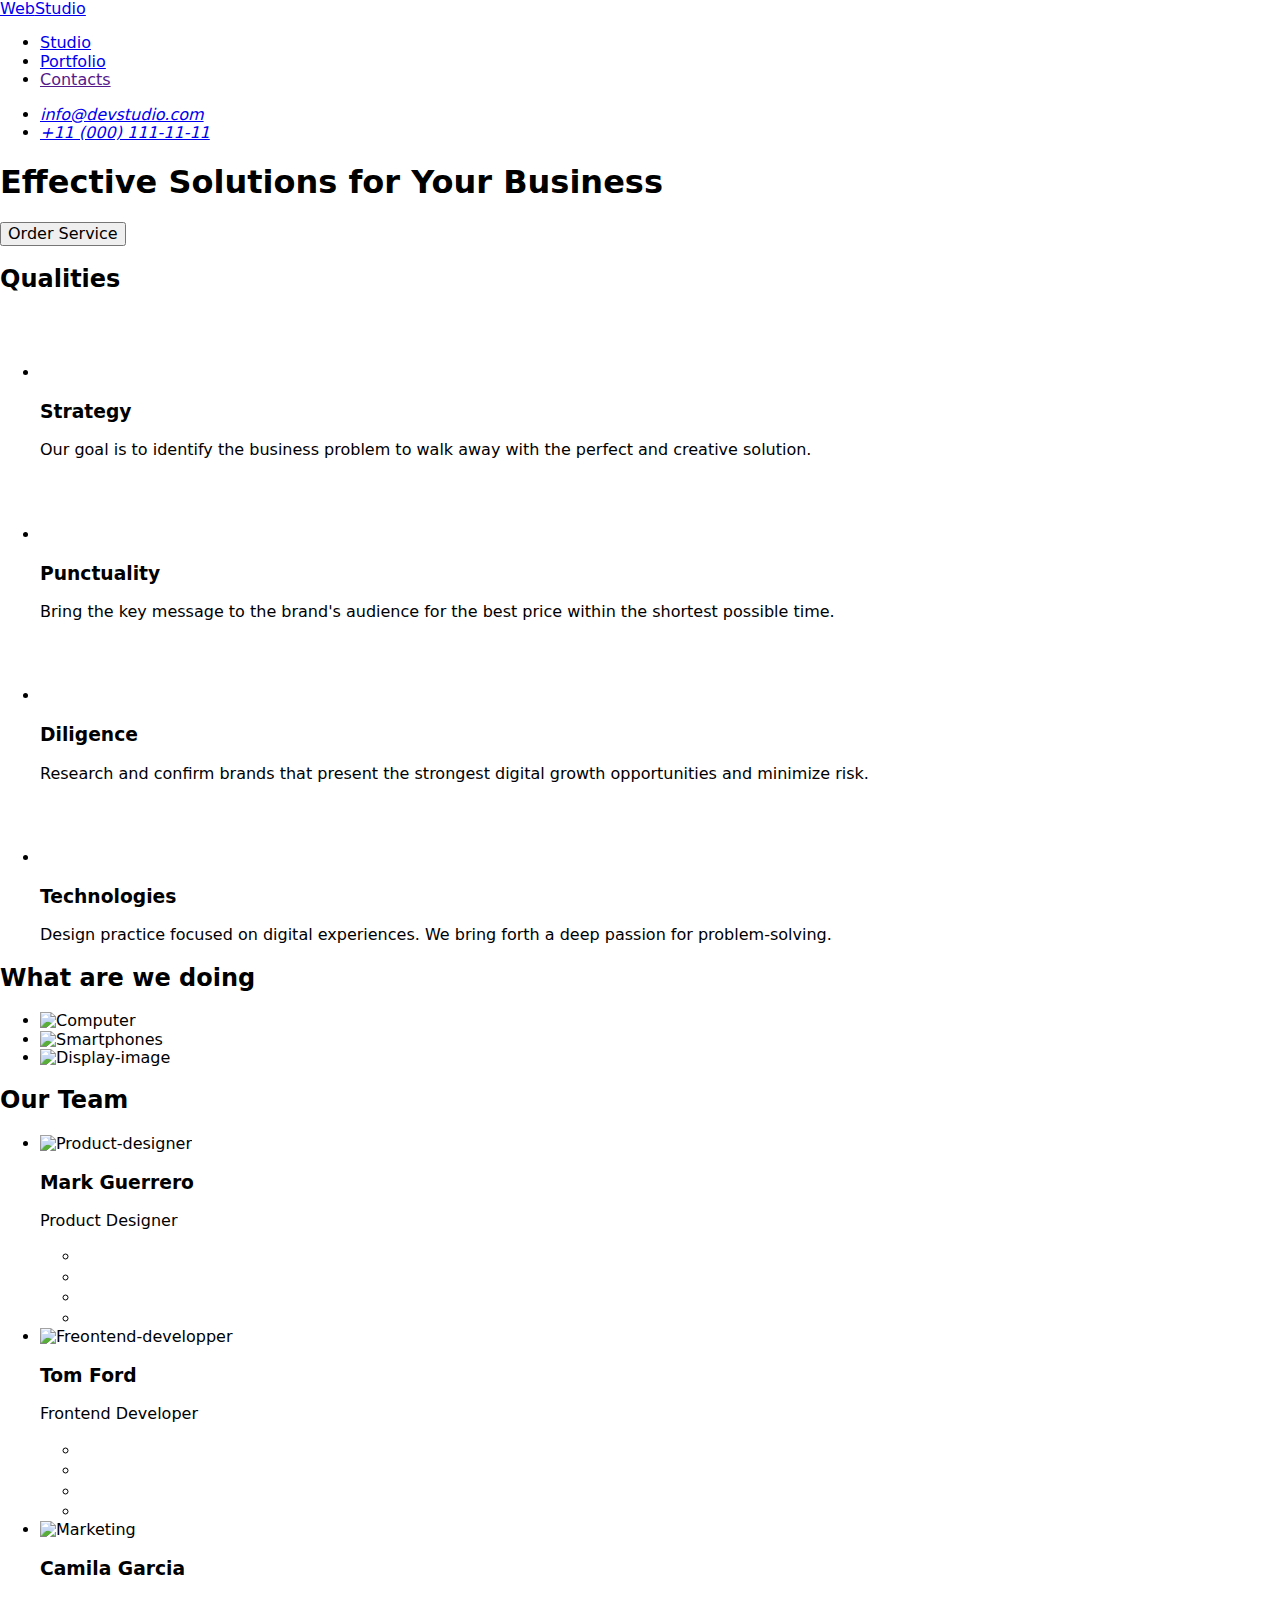
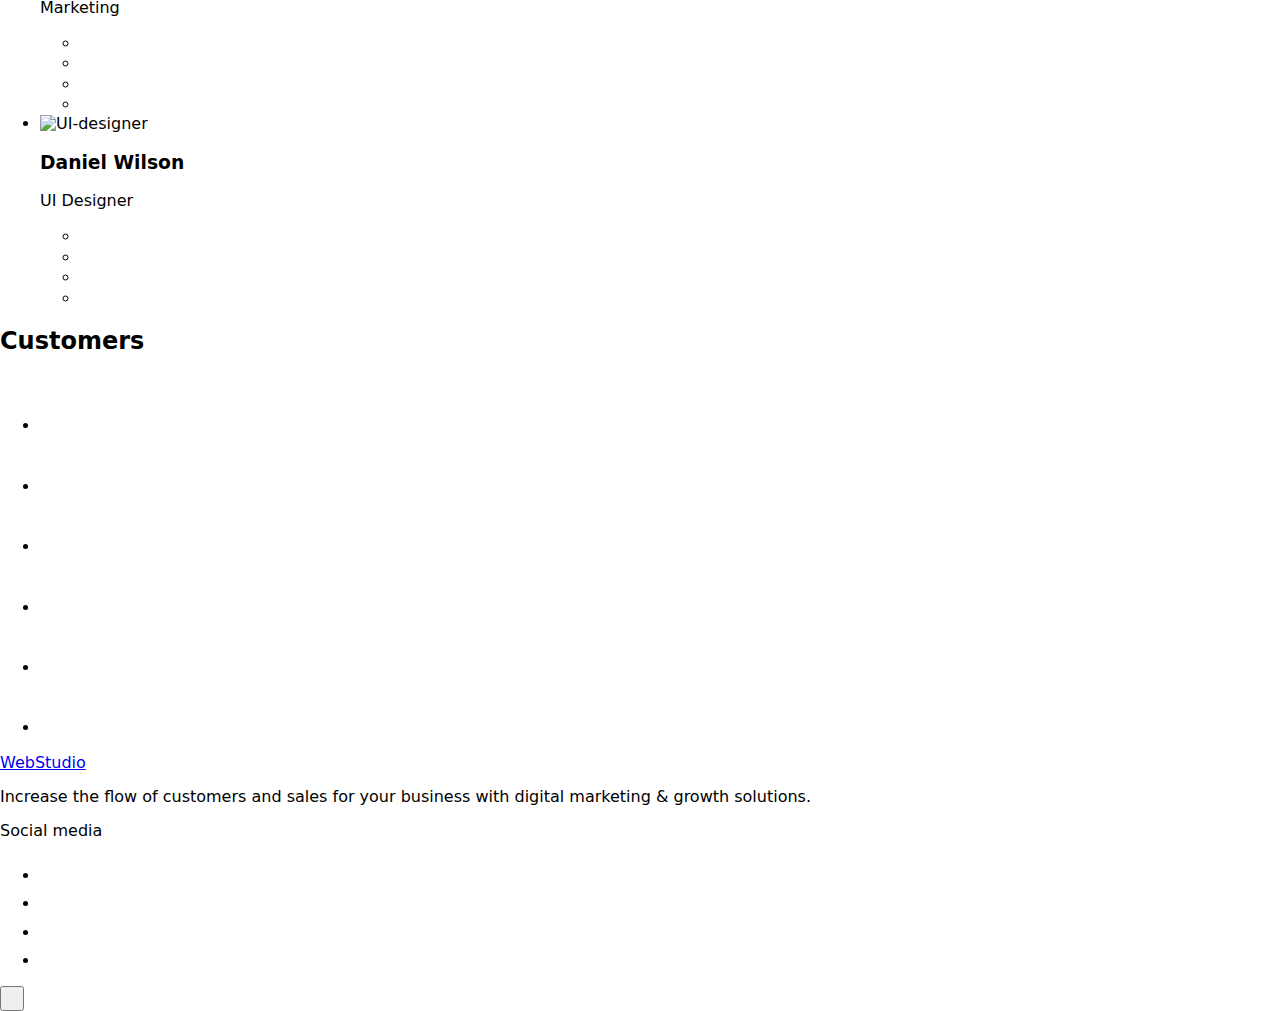
==== index.html @ e6469ae3 "Add files via upload" ====
<!DOCTYPE html>
<html lang="en">
  <head>
    <meta charset="UTF-8" />
    <meta name="viewport" content="width=device-width, initial-scale=1.0" />
    <link
      rel="stylesheet"
      href="https://cdnjs.cloudflare.com/ajax/libs/modern-normalize/1.0.0/modern-normalize.min.css"
    />
    <link rel="stylesheet" href="./css/styles.css" />
    <link rel="preconnect" href="https://fonts.googleapis.com" />
    <link rel="preconnect" href="https://fonts.gstatic.com" crossorigin />
    <link
      href="https://fonts.googleapis.com/css2?family=Raleway:wght@800&family=Roboto:wght@400;500;700;900&display=swap"
      rel="stylesheet"
    />
    <title>WebStudio5</title>
  </head>
  <body>
    <header class="header">
      <div class="top-head container">
        <!--navigation bar-->
        <nav class="navigation-container list">
          <!--logo-->
          <a class="logo link" href="./index.html"
            >Web<span class="logo-span-dark-header">Studio</span></a
          >
          <!--studio,portfolio,contacts-->
          <ul class="navigation-list list">
            <li>
              <a class="nav-link link studioweb" href="./index.html">Studio</a>
            </li>
            <li>
              <a class="nav-link link" href="./portfolio.html">Portfolio</a>
            </li>
            <li><a class="nav-link link" href="">Contacts</a></li>
          </ul>
        </nav>
        <!--contact address section-->
        <address class="address-container">
          <ul class="address-list list">
            <li class="contacts">
              <a class="address-link link" href="mailto:info@devstudio.com"
                >info@devstudio.com</a
              >
            </li>
            <li class="contacts">
              <a class="address-link link" href="tel:+110001111111"
                >+11 (000) 111-11-11</a
              >
            </li>
          </ul>
        </address>
      </div>
    </header>
    <main>
      <!--first section-->
      <section class="hero-image-section section">
        <div class="container container-header">
          <h1 class="hero-image-header">
            Effective Solutions for Your Business
          </h1>
          <button class="hero-image-button" type="button" data-modal-open>
            Order Service
          </button>
        </div>
      </section>
      <!--section two-->
      <section class="first-section-container">
        <div class="container">
          <h2 class="visually-hidden">Qualities</h2>
          <!--description of Webstudio-->
          <ul class="list about-list">
            <!--first trait-->
            <li class="trait-container">
              <div class="svg-icon">
                <svg width="64" height="64">
                  <use href="./images/icons.svg#antenna"></use>
                </svg>
              </div>
              <h3 class="trait-header">Strategy</h3>
              <p class="trait-description">
                Our goal is to identify the business problem to walk away with
                the perfect and creative solution.
              </p>
            </li>
            <!--second trait-->
            <li class="trait-container">
              <div class="svg-icon">
                <svg width="64" height="64">
                  <use href="./images/icons.svg#clock"></use>
                </svg>
              </div>
              <h3 class="trait-header">Punctuality</h3>
              <p class="trait-description">
                Bring the key message to the brand's audience for the best price
                within the shortest possible time.
              </p>
            </li>
            <!--third trait-->
            <li class="trait-container">
              <div class="svg-icon">
                <svg width="64" height="64">
                  <use href="./images/icons.svg#diagram"></use>
                </svg>
              </div>
              <h3 class="trait-header">Diligence</h3>
              <p class="trait-description">
                Research and confirm brands that present the strongest digital
                growth opportunities and minimize risk.
              </p>
            </li>
            <!--fourth trait-->
            <li class="trait-container">
              <div class="svg-icon">
                <svg width="64" height="64">
                  <use href="./images/icons.svg#astronaut"></use>
                </svg>
              </div>
              <h3 class="trait-header">Technologies</h3>
              <p class="trait-description">
                Design practice focused on digital experiences. We bring forth a
                deep passion for problem-solving.
              </p>
            </li>
          </ul>
        </div>
      </section>
      <!--section 2 with images-->
      <section class="section">
        <div class="container">
          <h2 class="section-two-header">What are we doing</h2>
          <!--images for the second section-->
          <ul class="list doing-section">
            <li class="image-details">
              <img
                class="image-section-two"
                src="./images/computer.jpg"
                alt="Computer"
                width="360"
                height="300"
              />
            </li>
            <li class="image-details">
              <img
                class="image-section-two"
                src="./images/smartphone.jpg"
                alt="Smartphones"
                width="360"
                height="300"
              />
            </li>
            <li class="image-details">
              <img
                class="image-section-two"
                src="./images/phoneandlaptop.jpg"
                alt="Display-image"
                width="360"
                height="300"
              />
            </li>
          </ul>
        </div>
      </section>
      <!--section 3 description of team-->
      <section class="section-three-container section">
        <div class="container">
          <h2 class="section-three-header">Our Team</h2>
          <!--list of members of the team description-->
          <ul class="list team-list">
            <!--first member-->
            <li class="team-member-container">
              <img
                class="team-member-image"
                src="./images/man.jpg"
                alt="Product-designer"
                width="264"
                height="260"
              />
              <div class="team-details">
                <h3 class="team-member-header">Mark Guerrero</h3>
                <p class="team-member-description">Product Designer</p>
                <ul class="social-media-links list">
                  <li class="list">
                    <a class="team-icon" href="">
                      <svg width="16" height="16" class="svg">
                        <use href="./images/icons.svg#instagram"></use>
                      </svg>
                    </a>
                  </li>
                  <li class="list">
                    <a class="team-icon" href="">
                      <svg width="16" height="16" class="svg">
                        <use href="./images/icons.svg#twitter"></use>
                      </svg>
                    </a>
                  </li>
                  <li class="list">
                    <a class="team-icon" href="">
                      <svg width="16" height="16" class="svg">
                        <use href="./images/icons.svg#facebook"></use>
                      </svg>
                    </a>
                  </li>
                  <li class="list">
                    <a class="team-icon" href="">
                      <svg width="16" height="16" class="svg">
                        <use href="./images/icons.svg#linkedin"></use>
                      </svg>
                    </a>
                  </li>
                </ul>
              </div>
            </li>
            <!--second member-->
            <li class="team-member-container">
              <img
                class="team-member-image"
                src="./images/boy.jpg"
                alt="Freontend-developper"
                width="264"
                height="260"
              />
              <div class="team-details">
                <h3 class="team-member-header">Tom Ford</h3>
                <p class="team-member-description">Frontend Developer</p>
                <ul class="social-media-links list">
                  <li class="list">
                    <a class="team-icon" href="">
                      <svg width="16" height="16" class="svg">
                        <use href="./images/icons.svg#instagram"></use>
                      </svg>
                    </a>
                  </li>
                  <li class="list">
                    <a class="team-icon" href="">
                      <svg width="16" height="16" class="svg">
                        <use href="./images/icons.svg#twitter"></use>
                      </svg>
                    </a>
                  </li>
                  <li class="list">
                    <a class="team-icon" href="">
                      <svg width="16" height="16" class="svg">
                        <use href="./images/icons.svg#facebook"></use>
                      </svg>
                    </a>
                  </li>
                  <li class="list">
                    <a class="team-icon" href="">
                      <svg width="16" height="16" class="svg">
                        <use href="./images/icons.svg#linkedin"></use>
                      </svg>
                    </a>
                  </li>
                </ul>
              </div>
            </li>
            <!--third member-->
            <li class="team-member-container">
              <img
                class="team-member-image"
                src="./images/girl.jpg"
                alt="Marketing"
                width="264"
                height="260"
              />
              <div class="team-details">
                <h3 class="team-member-header">Camila Garcia</h3>
                <p class="team-member-description">Marketing</p>
                <ul class="social-media-links list">
                  <li class="list">
                    <a class="team-icon" href="">
                      <svg width="16" height="16" class="svg">
                        <use href="./images/icons.svg#instagram"></use>
                      </svg>
                    </a>
                  </li>
                  <li class="list">
                    <a class="team-icon" href="">
                      <svg width="16" height="16" class="svg">
                        <use href="./images/icons.svg#twitter"></use>
                      </svg>
                    </a>
                  </li>
                  <li class="list">
                    <a class="team-icon" href="">
                      <svg width="16" height="16" class="svg">
                        <use href="./images/icons.svg#facebook"></use>
                      </svg>
                    </a>
                  </li>
                  <li class="list">
                    <a class="team-icon" href="">
                      <svg width="16" height="16" class="svg">
                        <use href="./images/icons.svg#linkedin"></use>
                      </svg>
                    </a>
                  </li>
                </ul>
              </div>
            </li>
            <!--fourth member-->
            <li class="team-member-container">
              <img
                class="team-member-image"
                src="./images/curlyboy.jpg"
                alt="UI-designer"
                width="264"
                height="260"
              />
              <div class="team-details">
                <h3 class="team-member-header">Daniel Wilson</h3>
                <p class="team-member-description">UI Designer</p>
                <ul class="social-media-links list">
                  <li class="list">
                    <a class="team-icon" href="">
                      <svg width="16" height="16" class="svg">
                        <use href="./images/icons.svg#instagram"></use>
                      </svg>
                    </a>
                  </li>
                  <li class="list">
                    <a class="team-icon" href="">
                      <svg width="16" height="16" class="svg">
                        <use href="./images/icons.svg#twitter"></use>
                      </svg>
                    </a>
                  </li>
                  <li class="list">
                    <a class="team-icon" href="">
                      <svg width="16" height="16" class="svg">
                        <use href="./images/icons.svg#facebook"></use>
                      </svg>
                    </a>
                  </li>
                  <li class="list">
                    <a class="team-icon" href="">
                      <svg width="16" height="16" class="svg">
                        <use href="./images/icons.svg#linkedin"></use>
                      </svg>
                    </a>
                  </li>
                </ul>
              </div>
            </li>
          </ul>
        </div>
      </section>
      <!--section five-->
      <section class="customer-section">
        <div class="container">
          <h2 class="title-two">Customers</h2>
          <ul class="list customers-section">
            <li class="customer-box">
              <a class="link customer-link-icon" href="">
                <svg class="customer-icon" width="104" height="56">
                  <use href="./images/icons.svg#logo1"></use>
                </svg>
              </a>
            </li>
            <li class="customer-box">
              <a class="link customer-link-icon" href="">
                <svg class="customer-icon" width="104" height="56">
                  <use href="./images/icons.svg#logo2"></use>
                </svg>
              </a>
            </li>
            <li class="customer-box">
              <a class="link customer-link-icon" href="">
                <svg class="customer-icon" width="104" height="56">
                  <use href="./images/icons.svg#logo3"></use>
                </svg>
              </a>
            </li>
            <li class="customer-box">
              <a class="link customer-link-icon" href="">
                <svg class="customer-icon" width="104" height="56">
                  <use href="./images/icons.svg#logo6"></use>
                </svg>
              </a>
            </li>
            <li class="customer-box">
              <a class="link customer-link-icon" href="">
                <svg class="customer-icon" width="104" height="56">
                  <use href="./images/icons.svg#logo4"></use>
                </svg>
              </a>
            </li>
            <li class="customer-box">
              <a class="link customer-link-icon" href="">
                <svg class="customer-icon" width="104" height="56">
                  <use href="./images/icons.svg#logo5"></use>
                </svg>
              </a>
            </li>
          </ul>
        </div>
      </section>
    </main>
    <footer>
      <div class="footer-container">
        <div class="footer-bar">
          <a class="footer-logo logo link" href="./index.html"
            >Web<span class="logo-span-dark-footer">Studio</span></a
          >
          <p class="footer-additional-description">
            Increase the flow of customers and sales for your business with
            digital marketing & growth solutions.
          </p>
        </div>
        <div class="footer-social-media">
          <p class="title-icon-media">Social media</p>
          <ul class="footer-social-sec">
            <li class="list">
              <a class="link footer-icon" href="">
                <svg width="24" height="24" class="svg">
                  <use href="./images/icons.svg#instagram1"></use>
                </svg>
              </a>
            </li>
            <li class="list">
              <a class="link footer-icon" href="">
                <svg width="24" height="24" class="svg">
                  <use href="./images/icons.svg#twitter1"></use>
                </svg>
              </a>
            </li>
            <li class="list">
              <a class="link footer-icon" href="">
                <svg width="24" height="24" class="svg">
                  <use href="./images/icons.svg#facebook1"></use>
                </svg>
              </a>
            </li>
            <li class="list">
              <a class="link footer-icon" href="">
                <svg width="24" height="24" class="svg">
                  <use href="./images/icons.svg#linkedin1"></use>
                </svg>
              </a>
            </li>
          </ul>
        </div>
      </div>
    </footer>
    <div class="modal is-hidden" data-modal>
      <div class="modal-window">
        <button data-modal-close class="modal-button" type="button">
          <svg class="svg-close-button" width="8" height="8">
            <use href="./images/icons.svg#close"></use>
          </svg>
        </button>
      </div>
    </div>
    <script src="./js/modal.js"></script>
  </body>
</html>
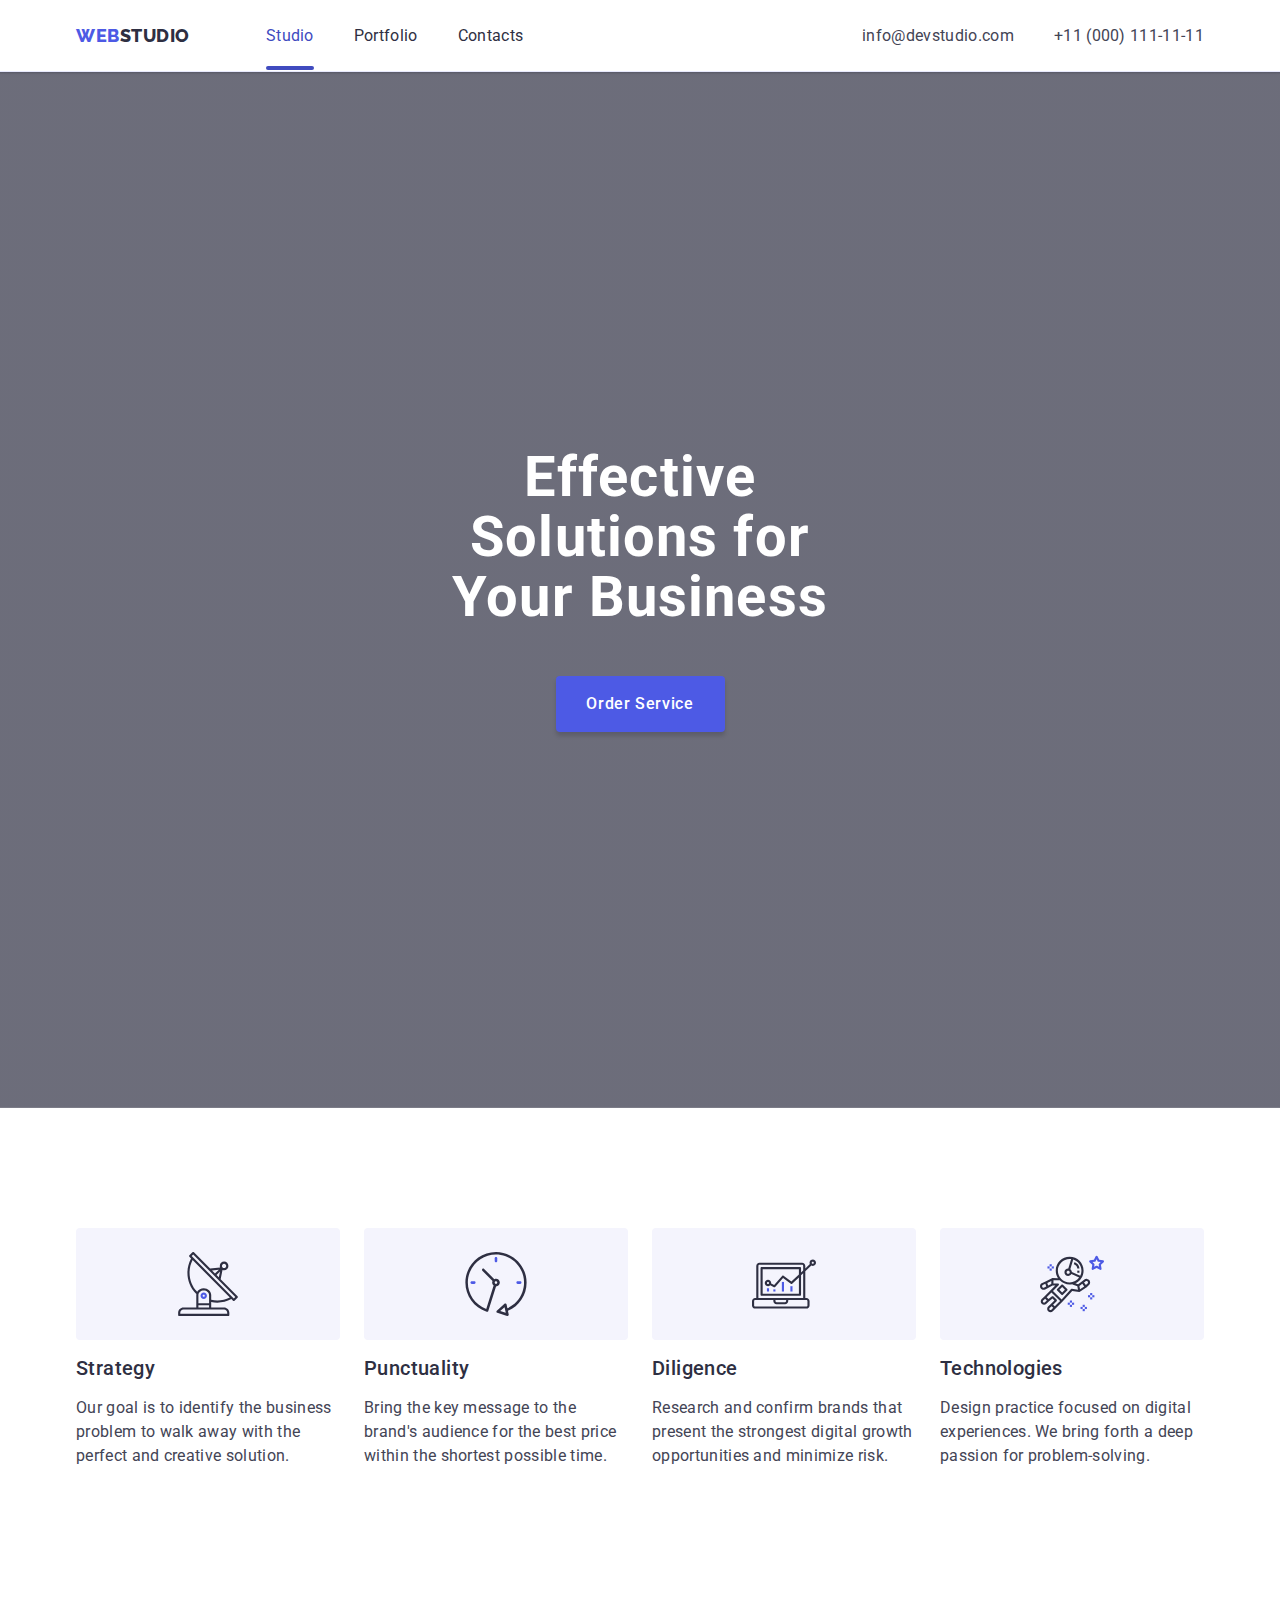
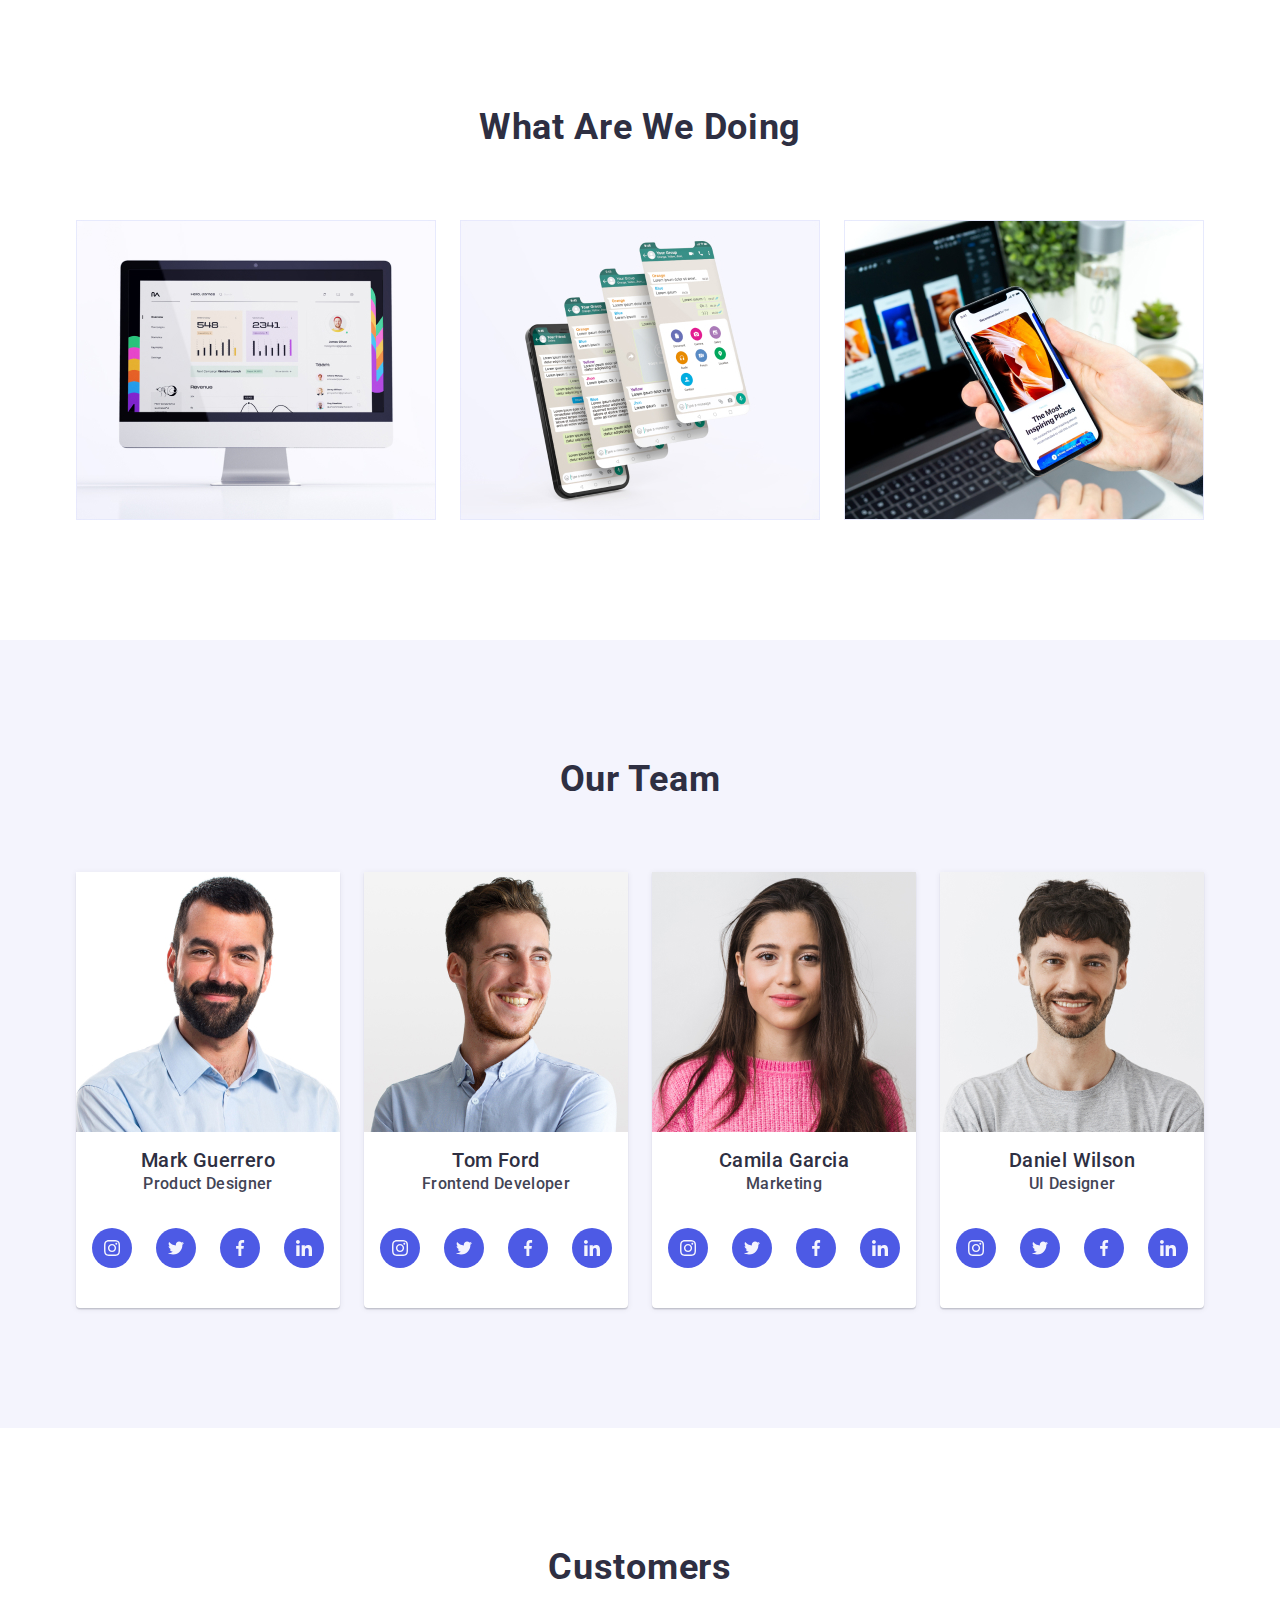
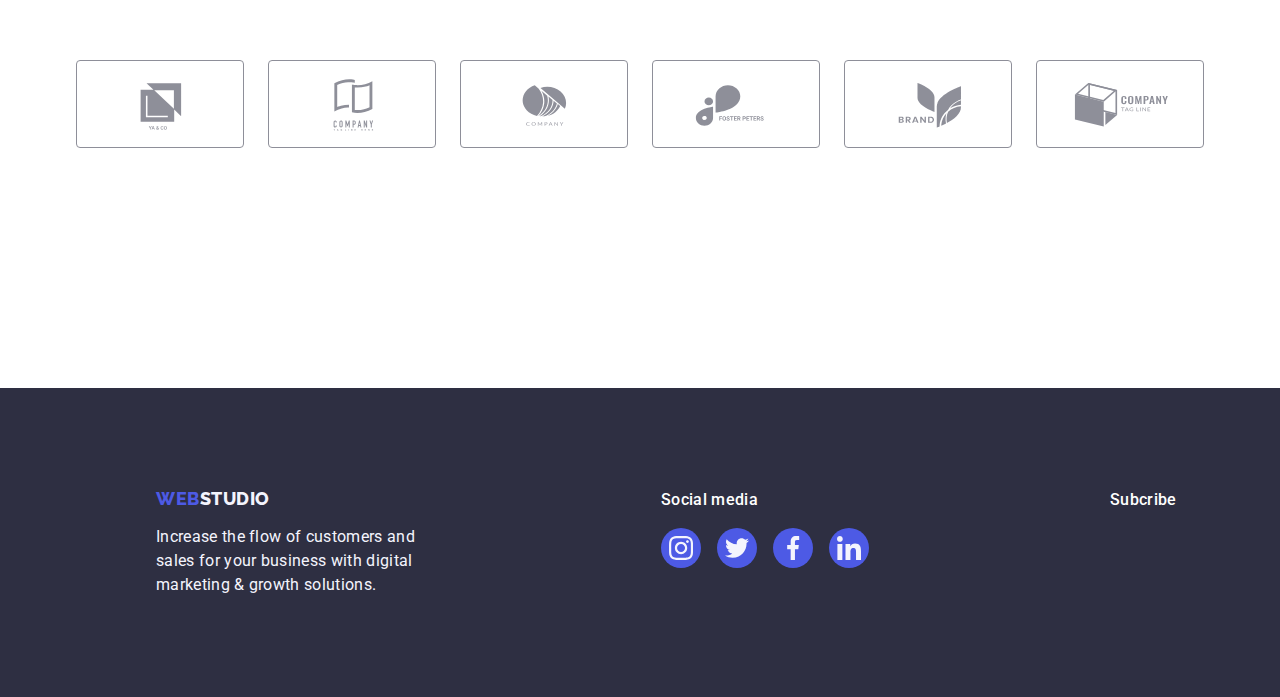
==== commit 89b660fe: "subcribe-footer" ====
--- a/index.html
+++ b/index.html
@@ -442,6 +442,9 @@
             </li>
           </ul>
         </div>
+        <div class="footer-subscribe">
+          <p class="title-subscribe">Subcribe</p>
+        </div>
       </div>
     </footer>
     <div class="modal is-hidden" data-modal>
--- a/css/styles.css
+++ b/css/styles.css
@@ -0,0 +1,855 @@
+:root {
+  --IRIS: #4d5ae5;
+  --NAVY-BLUE: #2e2f42;
+  --WHITE: #ffffff;
+  --SLATE: #434455;
+  --CLOUD: #f4f4fd;
+  --OCEAN: #404bbf;
+  --GREY: #2e2f42b2;
+}
+* {
+  margin: 0;
+  padding: 0;
+}
+
+*,
+*::before *::after {
+  box-sizing: border-box;
+}
+
+/*Classes style*/
+
+.modal {
+  position: fixed;
+  top: 0;
+  left: 0;
+  width: 100%;
+  height: 100%;
+  background-color: rgba(46, 47, 66, 0.4);
+  transition: opacity 250ms cubic-bezier(0.4, 0, 0.2, 1),
+    visibility 250ms cubic-bezier(0.4, 0, 0.2, 1);
+}
+
+.modal-window {
+  position: absolute;
+  top: 50%;
+  left: 50%;
+  transform: translate(-50%, -50%) scale(1);
+  width: 408px;
+  min-height: 584px;
+  background: #fcfcfc;
+  border-radius: 4px;
+  transition: transform 250ms cubic-bezier(0.4, 0, 0.2, 1);
+  box-shadow: 0px 2px 1px 0px rgba(0, 0, 0, 0.2),
+    0px 1px 3px 0px rgba(0, 0, 0, 0.12), 0px 1px 1px 0px rgba(0, 0, 0, 0.14);
+}
+
+.modal-button {
+  border: 1px solid rgba(0, 0, 0, 0.1);
+  position: absolute;
+  top: 24px;
+  right: 24px;
+  width: 24px;
+  height: 24px;
+  border-radius: 50%;
+  display: flex;
+  align-items: center;
+  justify-content: center;
+  background-color: #e7e9fc;
+  padding: 0;
+  cursor: pointer;
+  transition: background-color 250ms cubic-bezier(0.4, 0, 0.2, 1),
+    border 250ms cubic-bezier(0.4, 0, 0.2, 1);
+}
+
+.button-button {
+  fill: var(--CORNFLOWER, #e7e9fc);
+}
+
+.modal-button:hover,
+.modal-button:focus {
+  background-color: #404bbf;
+  border: none;
+  fill: #ffffff;
+}
+
+.is-hidden {
+  visibility: hidden;
+  opacity: 0;
+  pointer-events: none;
+}
+
+.svg-close-button {
+  transition: fill 250ms cubic-bezier(0.4, 0, 0.2, 1);
+}
+
+.svg-close-button:hover,
+.svg-close-button:focus {
+  fill: #ffffff;
+}
+
+.container {
+  width: 1158px;
+  margin: 0 auto;
+  padding: 0 15px;
+}
+
+.container-header {
+  max-width: 496px;
+  margin: 0 auto;
+  padding-top: 188px;
+  padding-bottom: 188px;
+}
+
+.header {
+  border-bottom: 1px solid #e7e9fc;
+  background: var(--white, #fff);
+  border-bottom: 1px solid var(--CORNFLOWER, #e7e9fc);
+  display: flex;
+  box-shadow: 0px 1px 6px 0px rgba(46, 47, 66, 0.08),
+    0px 1px 1px 0px rgba(46, 47, 66, 0.16),
+    0px 2px 1px 0px rgba(46, 47, 66, 0.08);
+  height: 72px;
+}
+
+.section {
+  padding-top: 120px;
+  padding-bottom: 120px;
+  display: flex;
+}
+
+.image {
+  display: block;
+}
+.logo {
+  margin-right: 76px;
+}
+
+/*Index*/
+
+body {
+  background-color: var(--WHITE);
+  font-family: "Roboto", sans-serif;
+  font-size: 16px;
+  font-weight: 400;
+  line-height: 150%;
+  letter-spacing: 0.32px;
+  height: 1440px;
+  color: var(--SLATE);
+}
+
+.link {
+  text-decoration: none;
+}
+.list {
+  list-style: none;
+  padding: 0;
+}
+
+/*Header*/
+.top-head {
+  display: flex;
+  justify-content: space-between;
+}
+
+.navigation-container {
+  display: flex;
+  justify-content: center;
+  align-items: center;
+}
+
+.navigation-container,
+.address-container {
+  display: flex;
+  align-items: center;
+}
+
+.nav-link {
+  color: var(--NAVY-BLUE, #2e2f42);
+  padding: 24px 0;
+  position: relative;
+  transition: color 250ms cubic-bezier(0.4, 0, 0.2, 1);
+}
+
+.navigation-list {
+  color: var(--navy-blue) #404bbf;
+  font-size: 16px;
+  font-style: normal;
+  font-weight: 500;
+  line-height: 150%;
+  letter-spacing: 0.32px;
+  display: flex;
+  gap: 40px;
+  transition: color 250ms cubic-bezier(0.4, 0, 0.2, 1);
+}
+
+.studioweb {
+  position: relative;
+  color: #404bbf;
+  transition: color 250ms cubic-bezier(0.4, 0, 0.2, 1);
+}
+.portfolioweb {
+  position: relative;
+  color: #404bbf;
+  transition: color 250ms cubic-bezier(0.4, 0, 0.2, 1);
+}
+
+.studioweb::after {
+  content: "";
+  position: absolute;
+  left: 0;
+  bottom: -1px;
+  height: 4px;
+  width: 100%;
+  background-color: #404bbf;
+  border-radius: 2px;
+}
+
+.portfolioweb:after {
+  content: "";
+  position: absolute;
+  left: 0;
+  bottom: -1px;
+  height: 4px;
+  width: 100%;
+  background-color: #404bbf;
+  border-radius: 2px;
+}
+
+.nav-link:hover,
+.nav-link:focus {
+  color: var(--OCEAN);
+}
+
+.address-list {
+  display: flex;
+  gap: 40px;
+}
+
+.address-container {
+  font-style: normal;
+}
+.address-link {
+  color: var(--SLATE, #434455);
+  font-size: 16px;
+  font-weight: 400;
+  line-height: 150%; /* 150% */
+  letter-spacing: 0.32px;
+  text-decoration: none;
+  transition: color 250ms cubic-bezier(0.4, 0, 0.2, 1);
+}
+
+.address-link:hover,
+.address-link:focus {
+  color: var(--OCEAN);
+}
+
+.contacts > .address-link {
+  font-size: 16px;
+  line-height: 1.5;
+  letter-spacing: 0.02em;
+  color: var(--SLATE);
+}
+
+/* logo */
+.logo {
+  text-transform: uppercase;
+  color: var(--IRIS);
+  font-weight: 800;
+  font-size: 18px;
+  line-height: 1.17; /* 116.667% */
+  letter-spacing: 0.54px;
+  font-family: "Raleway", sans-serif;
+  background: var(--WHITE, #fff);
+  margin-right: 76px;
+}
+
+.logo-span-dark-header {
+  color: var(--NAVY-BLUE);
+  font-family: Raleway, sans-serif;
+  font-size: 18px;
+  font-style: normal;
+  font-weight: 800;
+  line-height: 116.667%;
+  letter-spacing: 0.54px;
+  text-transform: uppercase;
+  text-decoration: none;
+}
+
+/* hero content section */
+
+.hero-image-section {
+  background-color: var(--navy-blue);
+  background-image: linear-gradient(
+      to bottom,
+      rgba(46, 47, 66, 0.7),
+      rgba(46, 47, 66, 0.7)
+    ),
+    url(../images/computerdesktop.jpeg);
+  background-repeat: no-repeat;
+  background-size: cover;
+  background-position: center;
+  display: flex;
+  padding: 188px 0;
+  max-width: 1440px;
+  display: flex;
+  justify-content: center;
+}
+
+.hero-image-header {
+  color: var(--WHITE, #fff);
+  text-align: center;
+  font-size: 56px;
+  line-height: 107.143%;
+  letter-spacing: 1.12px;
+  max-width: 496px;
+  margin: 0 auto;
+  padding-bottom: 48px;
+}
+
+.hero-image-button {
+  background: var(--IRIS, #4d5ae5);
+  color: var(--WHITE, #fff);
+  font-family: "Roboto", sans-serif;
+  border-radius: 4px;
+  box-shadow: 0px 4px 4px 0px rgba(0, 0, 0, 0.15);
+  font-size: 16px;
+  font-weight: 500;
+  line-height: 150%;
+  letter-spacing: 0.64px;
+  cursor: pointer;
+  display: block;
+  min-width: 169px;
+  height: 56px;
+  border: none;
+  margin: auto;
+  transition: background-color 250ms cubic-bezier(0.4, 0, 0.2, 1);
+}
+
+.hero-image-button:hover,
+.hero-image-button:focus {
+  color: var(--WHITE, #ffffff);
+  background-color: var(--OCEAN);
+}
+
+/* section one styles , webstudio qualities */
+.first-section-container {
+  padding: 120px 0;
+}
+
+.visually-hidden {
+  position: absolute;
+  width: 1px;
+  height: 1px;
+  margin: -1px;
+  border: 0;
+  padding: 0;
+  white-space: nowrap;
+  clip-path: inset(100%);
+  clip: rect(0 0 0 0);
+  overflow: hidden;
+}
+
+.about-list {
+  display: flex;
+  gap: 24px;
+}
+
+.trait-container {
+  display: inline-flex;
+  width: 100%;
+  min-width: 264px;
+  flex-direction: column;
+  align-items: flex-start;
+  gap: 8px;
+}
+.trait-header {
+  color: var(--NAVY-BLUE, #2e2f42);
+  font-size: 20px;
+  font-weight: 500;
+  line-height: 120%; /* 120% */
+  letter-spacing: 0.4px;
+  margin-bottom: 8px;
+}
+.navigation-list,
+.trait-description {
+  color: var(--SLATE, #434455);
+  font-size: 16px;
+  line-height: 150%; /* 150% */
+  font-weight: 400;
+  letter-spacing: 0.32px;
+}
+
+.svg-icon {
+  background-color: var(--CLOUD, #f4f4fd);
+  fill: #f4f4fd;
+  display: flex;
+  align-items: center;
+  justify-content: center;
+  width: 264px;
+  height: 112px;
+  border-radius: 4px;
+  padding: 24px 100px;
+  gap: 24px;
+  margin-bottom: 8px;
+}
+
+/* section two : What are we doing */
+.section-two-container {
+  width: 1128px;
+  height: 412px;
+  flex-shrink: 0;
+  margin: 120px;
+}
+.section-two-header {
+  color: var(--NAVY-BLUE, #2e2f42);
+  text-align: center;
+  font-size: 36px;
+  font-weight: 700;
+  line-height: 111.111%; /* 111.111% */
+  letter-spacing: 0.72px;
+  text-transform: capitalize;
+  margin-bottom: 72px;
+}
+.doing-section {
+  display: flex;
+  gap: 24px;
+  /* justify-content: space-between; */
+}
+
+.image-details {
+  display: inline-flex;
+  flex-direction: column;
+  align-items: flex-start;
+  border: 1px solid var(--corn-flower-color);
+  width: calc((100% - 48px) / 3);
+}
+
+/* section three: Our team */
+
+.section-three-container {
+  background-color: var(--CLOUD, #f4f4fd);
+  padding: 120px 0;
+  display: flex;
+  margin: 0 auto;
+}
+
+.team-member-container {
+  background: var(--WHITE, #fff);
+  border-radius: 0px 0px 4px 4px;
+  box-shadow: 0px 2px 1px 0px rgba(46, 47, 66, 0.08),
+    0px 1px 1px 0px rgba(46, 47, 66, 0.16),
+    0px 1px 6px 0px rgba(46, 47, 66, 0.08);
+  display: inline-flex;
+  width: 264px;
+  flex-direction: column;
+  justify-content: center;
+  align-items: center;
+  gap: 8px;
+}
+
+.team-list {
+  display: flex;
+  gap: 24px;
+}
+.team-details {
+  min-width: 232px;
+  padding: 8px 0;
+}
+.section-three-header {
+  color: var(--NAVY-BLUE, #2e2f42);
+  text-align: center;
+  font-size: 36px;
+  font-weight: 700;
+  line-height: 111.111%; /* 111.111% */
+  letter-spacing: 0.72px;
+  text-transform: capitalize;
+  margin-bottom: 72px;
+}
+
+.team-member-header {
+  color: var(--NAVY-BLUE, #2e2f42);
+  justify-content: center;
+  text-align: center;
+  font-size: 20px;
+  font-weight: 500;
+  line-height: 120%;
+  letter-spacing: 0.4px;
+}
+
+.team-member-description {
+  color: var(--SLATE);
+  justify-content: center;
+  color: var(--slate);
+  text-align: center;
+  font-size: 16px;
+  font-weight: 500;
+  line-height: 1.5;
+  letter-spacing: 0.02em;
+}
+
+.team-icon {
+  background-color: #4d5ae5;
+  border-radius: 50%;
+  width: 100%;
+  height: 100%;
+  width: 40px;
+  height: 40px;
+  display: flex;
+  justify-content: center;
+  align-items: center;
+  transition: background-color 250ms cubic-bezier(0.4, 0, 0.2, 1);
+}
+.svg {
+  fill: #f4f4fd;
+}
+
+.social-media-links {
+  display: flex;
+  justify-content: center;
+  align-items: center;
+  gap: 24px;
+  padding: 32px 0;
+}
+
+.team-icon:hover,
+.team-icon:focus {
+  background-color: #404bbf;
+}
+
+/*section five*/
+
+.customers-section {
+  display: flex;
+  justify-content: space-between;
+  align-items: center;
+  gap: 24px;
+  padding-bottom: 120px;
+}
+
+.customer-section {
+  padding-top: 120px;
+  padding-bottom: 120px;
+}
+
+.title-two {
+  color: var(--NAVY-BLUE, #2e2f42);
+  text-align: center;
+  font-size: 36px;
+  font-weight: 700;
+  line-height: 111.111%; /* 111.111% */
+  letter-spacing: 0.72px;
+  text-transform: capitalize;
+  margin-bottom: 72px;
+}
+
+.customer-box {
+  width: 168px;
+  height: 88px;
+}
+
+.customer-link-icon {
+  width: 100%;
+  height: 100%;
+  border: 1px solid #8e8f99;
+  border-radius: 4px;
+  display: flex;
+  align-items: center;
+  justify-content: center;
+  color: #8e8f99;
+  transition: border-color 250ms cubic-bezier(0.4, 0, 0.2, 1),
+    color 250ms cubic-bezier(0.4, 0, 0.2, 1);
+}
+
+.customer-link-icon:hover,
+.customer-link-icon:focus {
+  border-color: #404bbf;
+  color: #404bbf;
+}
+.customer-icon {
+  fill: currentColor;
+  display: flex;
+  justify-content: center;
+  align-items: center;
+  margin: 16px 32px;
+}
+
+.customer-icon:hover,
+.customer-icon:focus {
+  fill: #404bbf;
+}
+
+/* footer section */
+
+.footer-container {
+  background-color: var(--NAVY-BLUE, #2e2f42);
+  display: flex;
+  justify-content: flex-start;
+  align-items: left;
+  padding: 100px 0;
+  gap: 1px;
+  align-items: baseline;
+  padding-left: 156px;
+}
+
+.footer-logo {
+  background-color: var(--navy-blue);
+  flex-shrink: 0;
+  font-family: Raleway, sans-serif;
+  font-size: 18px;
+  font-style: normal;
+  font-weight: 800;
+  line-height: 1.17;
+  letter-spacing: 0.54px;
+  text-transform: uppercase;
+  text-decoration: none;
+  display: inline-block;
+  margin-bottom: 16px;
+}
+
+.logo-span-dark-footer {
+  color: var(--CLOUD);
+}
+
+.footer-additional-description {
+  color: var(--CLOUD, #f4f4fd);
+  font-family: "Roboto", sans-serif;
+  font-weight: 400;
+  line-height: 150%;
+  letter-spacing: 0.32px;
+  width: 264px;
+}
+.title-icon-media {
+  color: var(--WHITE, #fff);
+  font-family: Roboto;
+  font-size: 16px;
+  font-weight: 500;
+  line-height: 1.5;
+  letter-spacing: 0.02em;
+  margin-bottom: 16px;
+}
+
+.footer-social-sec {
+  display: flex;
+  justify-content: center;
+  align-items: center;
+  gap: 16px;
+  padding-left: 0px;
+}
+
+.footer-icon {
+  background-color: #4d5ae5;
+  width: 100%;
+  height: 100%;
+  width: 40px;
+  height: 40px;
+  display: flex;
+  justify-content: center;
+  align-items: center;
+  border-radius: 50%;
+  gap: 16px;
+  transition: background-color 250ms cubic-bezier(0.4, 0, 0.2, 1);
+}
+
+.footer-icon:hover,
+.footer-icon:focus {
+  background-color: #31d0aa;
+}
+
+.footer-bar {
+  margin-right: 120px;
+}
+.footer-social-media {
+  margin: 0 auto;
+  display: flex;
+  flex-direction: column;
+  justify-content: flex-start;
+  align-items: flex-start;
+  margin-left: 120px;
+  margin-right: 120px;
+}
+
+.footer-subscribe {
+  margin: 0 auto;
+  display: flex;
+  flex-direction: column;
+  justify-content: flex-start;
+  align-items: flex-start;
+  margin-left: 120px;
+  margin-right: 120px;
+}
+
+.title-subscribe {
+  color: var(--WHITE, #fff);
+
+  /* Body Medium */
+  font-family: Roboto;
+  font-size: 16px;
+  font-style: normal;
+  font-weight: 500;
+  line-height: 24px; /* 150% */
+  letter-spacing: 0.32px;
+  margin-bottom: 16px;
+}
+
+.svg {
+  fill: #f4f4fd;
+}
+
+/* ./PORTOFOLIO.HTML */
+
+/* the list of buttons */
+
+.section-one-container {
+  padding-top: 96px;
+  padding-bottom: 120px;
+}
+.sec-one-list-of-buttons {
+  display: flex;
+  justify-content: center;
+  gap: 24px;
+  margin-bottom: 72px;
+}
+
+.sec-one-button {
+  background-color: var(--CLOUD);
+  color: var(--IRIS);
+  font-family: "Roboto", sans-serif;
+  justify-content: center;
+  color: var(--IRIS, #4d5ae5);
+  text-align: center;
+  font-size: 16px;
+  font-weight: 500;
+  line-height: 150%;
+  letter-spacing: 0.64px;
+  cursor: pointer;
+  border-radius: 4px;
+  border: 1px solid var(--CORNFLOWER, #e7e9fc);
+  padding: 12px 24px;
+}
+
+.sec-one-button:hover,
+.sec-one-button:focus {
+  background-color: var(--OCEAN);
+  color: var(--WHITE);
+  border: 1px solid transparent;
+  box-shadow: 0px 2px 2px 0px rgba(0, 0, 0, 0.12),
+    0px 2px 1px 0px rgba(0, 0, 0, 0.08), 0px 3px 1px 0px rgba(0, 0, 0, 0.1);
+}
+
+.btn-sec {
+  transition: color 250ms cubic-bezier(0.4, 0, 0.2, 1),
+    background-color 250ms cubic-bezier(0.4, 0, 0.2, 1),
+    border-color 250ms cubic-bezier(0.4, 0, 0.2, 1),
+    box-shadow 250ms cubic-bezier(0.4, 0, 0.2, 1);
+}
+
+/*list of portfolio projects */
+
+.list-of-projects-sec-two {
+  display: flex;
+  flex-wrap: wrap;
+  column-gap: 24px;
+  row-gap: 48px;
+}
+
+.project-image {
+  display: block;
+}
+.project-container {
+  width: calc((100% - 48px) / 3);
+}
+
+.project-link {
+  display: block;
+  transition: box-shadow 250ms cubic-bezier(0.4, 0, 0.2, 1);
+}
+
+.project-link:hover,
+.project-link:focus {
+  box-shadow: 0px 1px 6px rgba(46, 47, 66, 0.08),
+    0px 1px 1px rgba(46, 47, 66, 0.16), 0px 2px 1px rgba(46, 47, 66, 0.08);
+}
+
+.project-link:hover .overlay-paragraf {
+  transform: translateY(0%);
+}
+
+.project-link:focus .overlay-paragraf {
+  transform: translateY(0%);
+}
+
+.project-foto-card {
+  position: relative;
+  overflow: hidden;
+}
+
+.portfolio-link-app:hover,
+.portfolio-link-app:focus {
+  box-shadow: 0px 2px 1px 0px rgba(46, 47, 66, 0.08),
+    0px 1px 1px 0px rgba(46, 47, 66, 0.16),
+    0px 1px 6px 0px rgba(46, 47, 66, 0.08);
+}
+
+.overlay {
+  position: relative;
+  top: 0;
+  left: 0;
+  width: 100%;
+  height: 100%;
+  background-color: #3f51b5;
+  transition: transform 250ms ease-in-out;
+}
+
+/*.project-foto-card:hover .overlay {
+
+}*/
+
+.overlay-paragraf {
+  position: absolute;
+  top: 0;
+  font-size: 16px;
+  line-height: 1.5;
+  letter-spacing: 0.02em;
+  color: #f4f4fd;
+  padding: 40px 32px;
+  background-color: #4d5ae5;
+  height: 100%;
+  width: 100%;
+  transform: translateY(100%);
+  transition: transform 250ms cubic-bezier(0.4, 0, 0.2, 1);
+}
+
+.project-foto-card:hover .overlay-paragraf {
+  transform: translateY(0%);
+}
+.portfolio-link-app:focus .overlay-paragraf {
+  transform: translateY(0%);
+}
+
+.port-details {
+  padding: 32px 16px;
+  border: 1px solid var(--CORNFLOWER, #e7e9fc);
+  border-top: none;
+}
+
+.port-details:hover {
+  box-shadow: 0px 1px 6px rgba(46, 47, 66, 0.08),
+    0px 1px 1px rgba(46, 47, 66, 0.16), 0px 2px 1px rgba(46, 47, 66, 0.08);
+}
+
+.project-header {
+  color: var(--NAVY-BLUE);
+  font-size: 20px;
+  font-weight: 500;
+  line-height: 120%;
+  letter-spacing: 0.02em;
+  margin-bottom: 8px;
+}
+
+.project-description {
+  color: var(--SLATE, #434455);
+  font-size: 16px;
+  line-height: 1.5;
+  letter-spacing: 0.02em;
+}
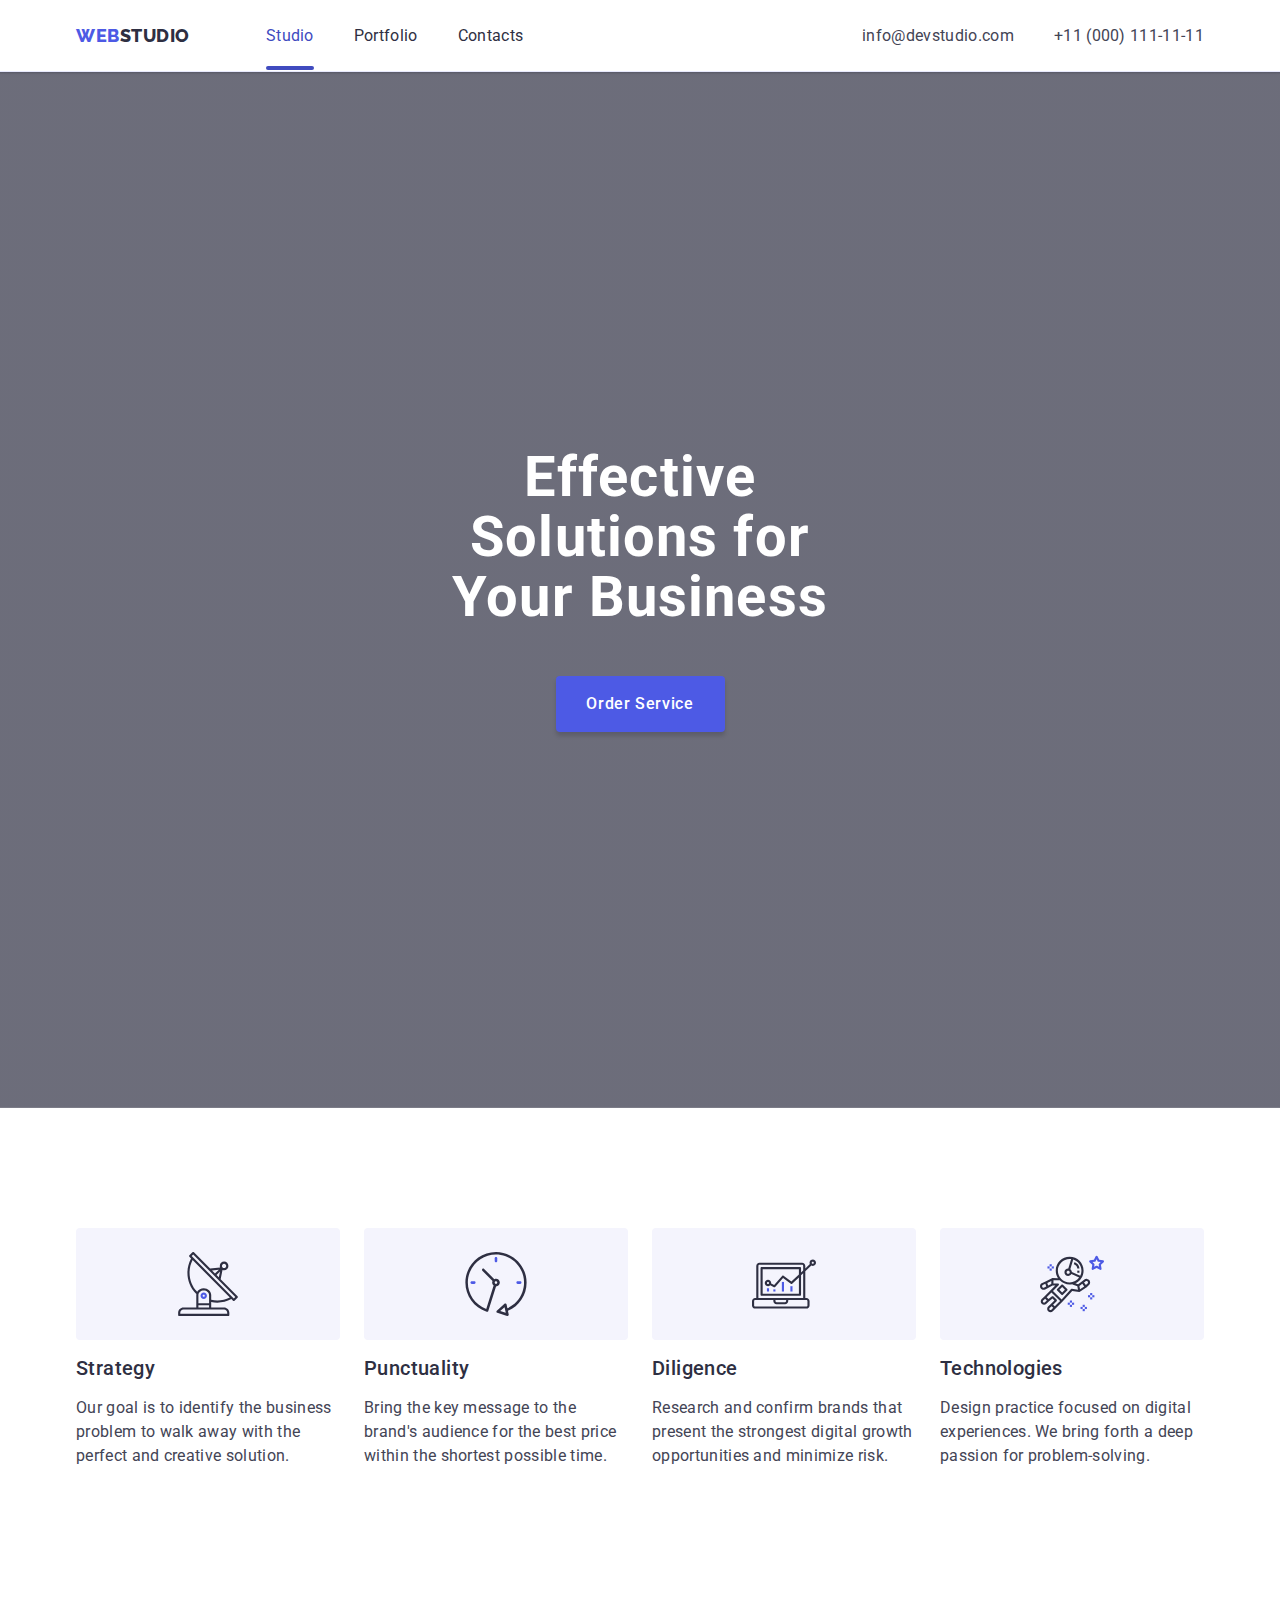
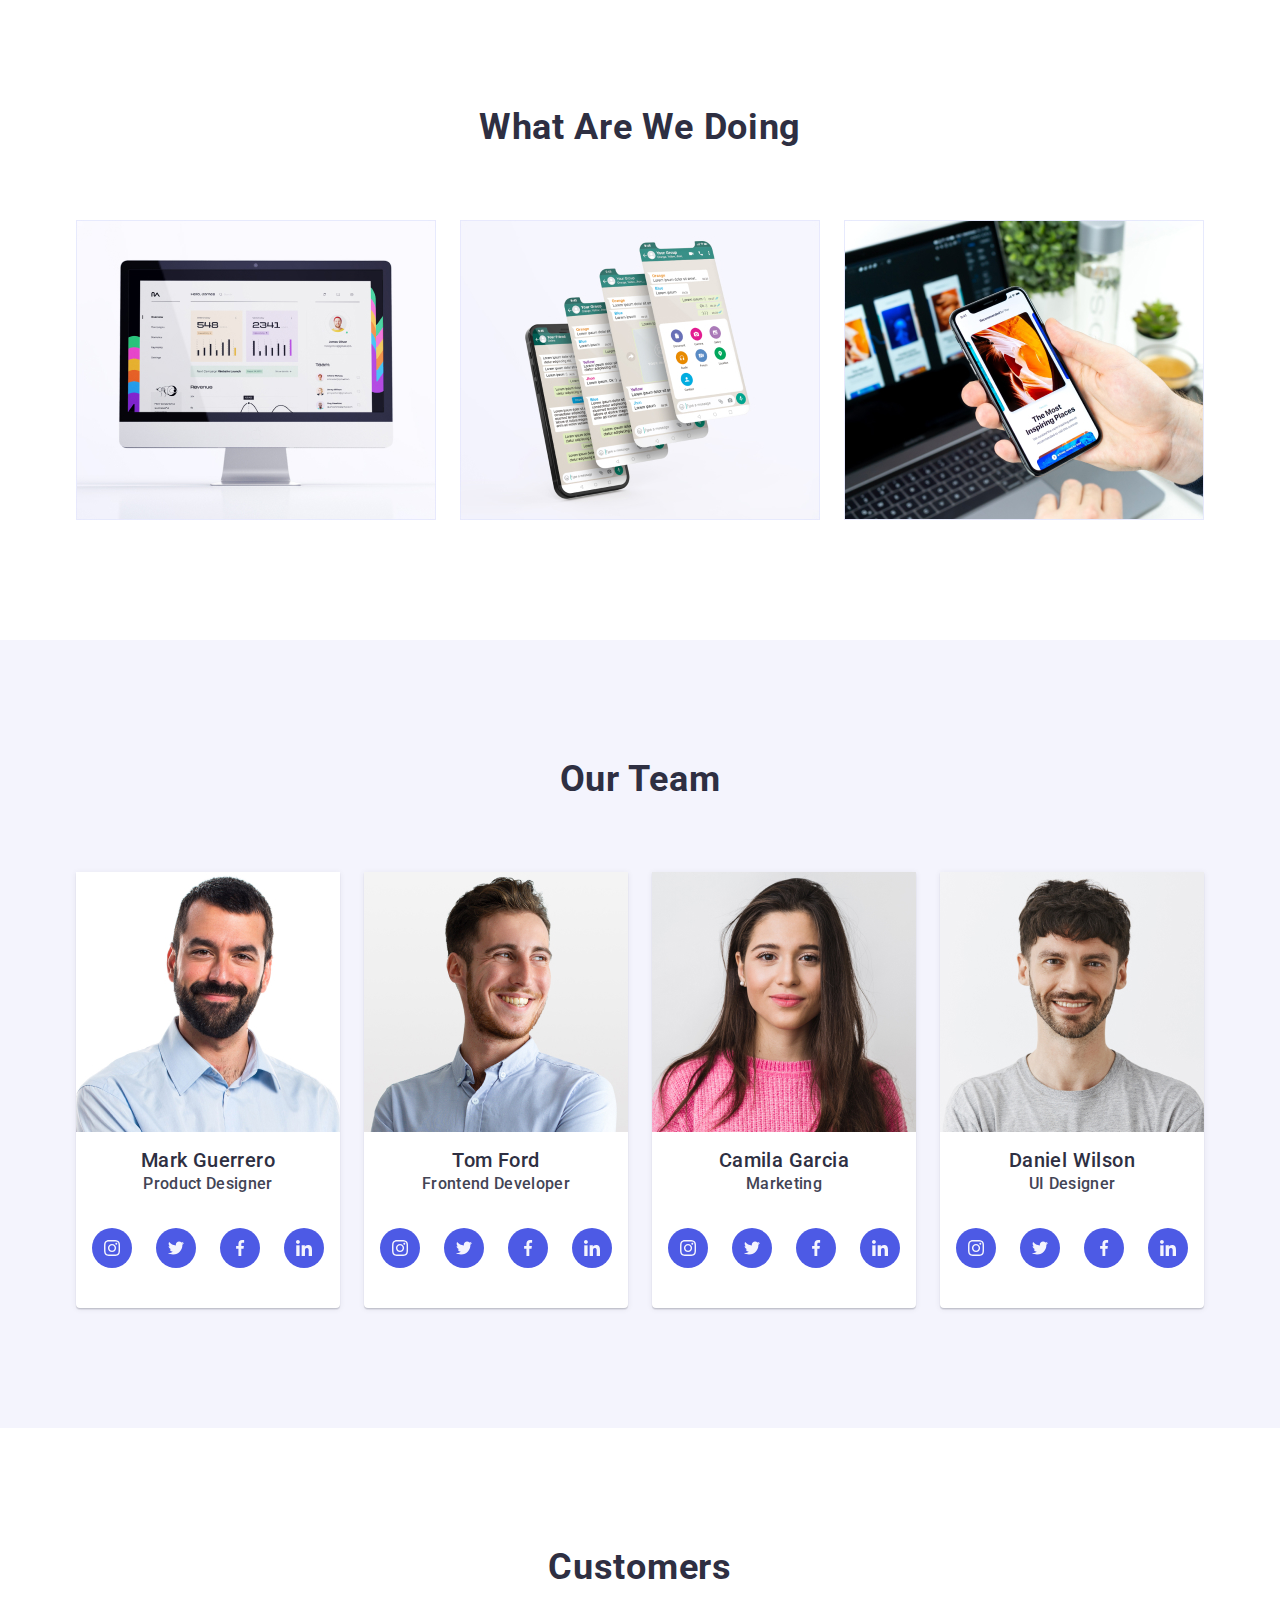
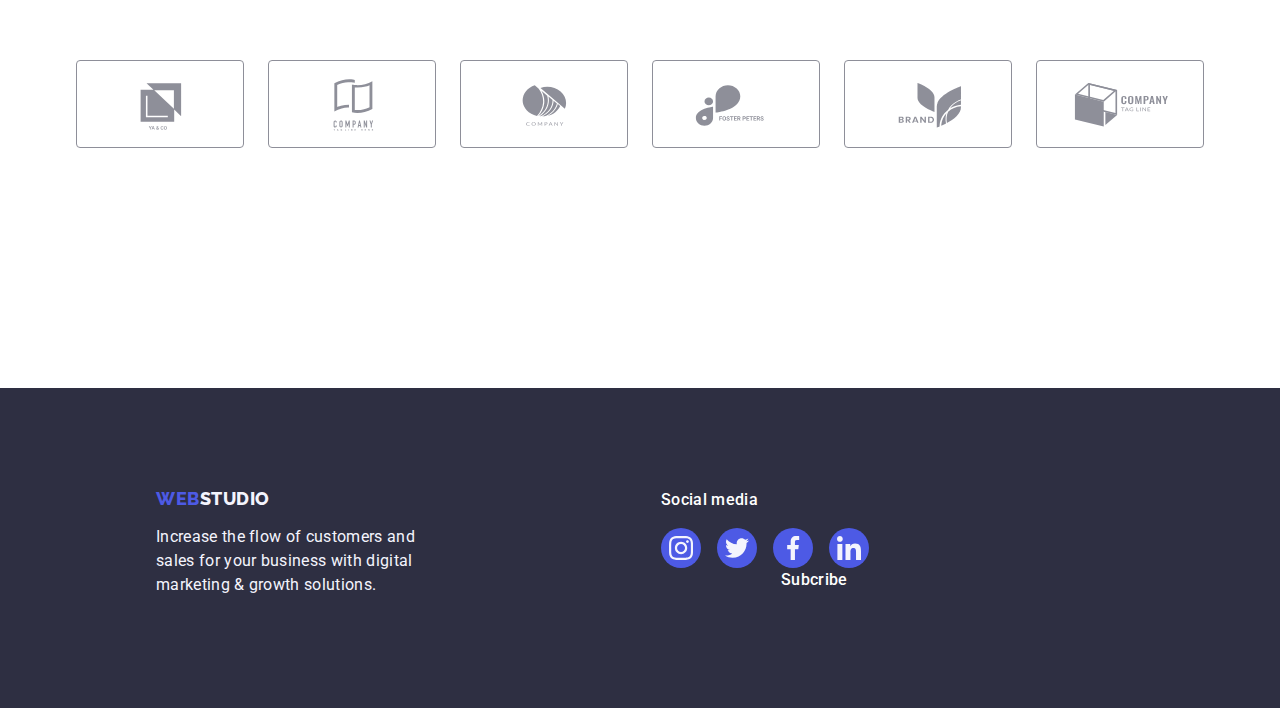
==== commit 2eb9c071: "div container" ====
--- a/index.html
+++ b/index.html
@@ -441,9 +441,9 @@
               </a>
             </li>
           </ul>
-        </div>
-        <div class="footer-subscribe">
-          <p class="title-subscribe">Subcribe</p>
+          <div class="footer-subscribe">
+            <p class="title-subscribe">Subcribe</p>
+          </div>
         </div>
       </div>
     </footer>
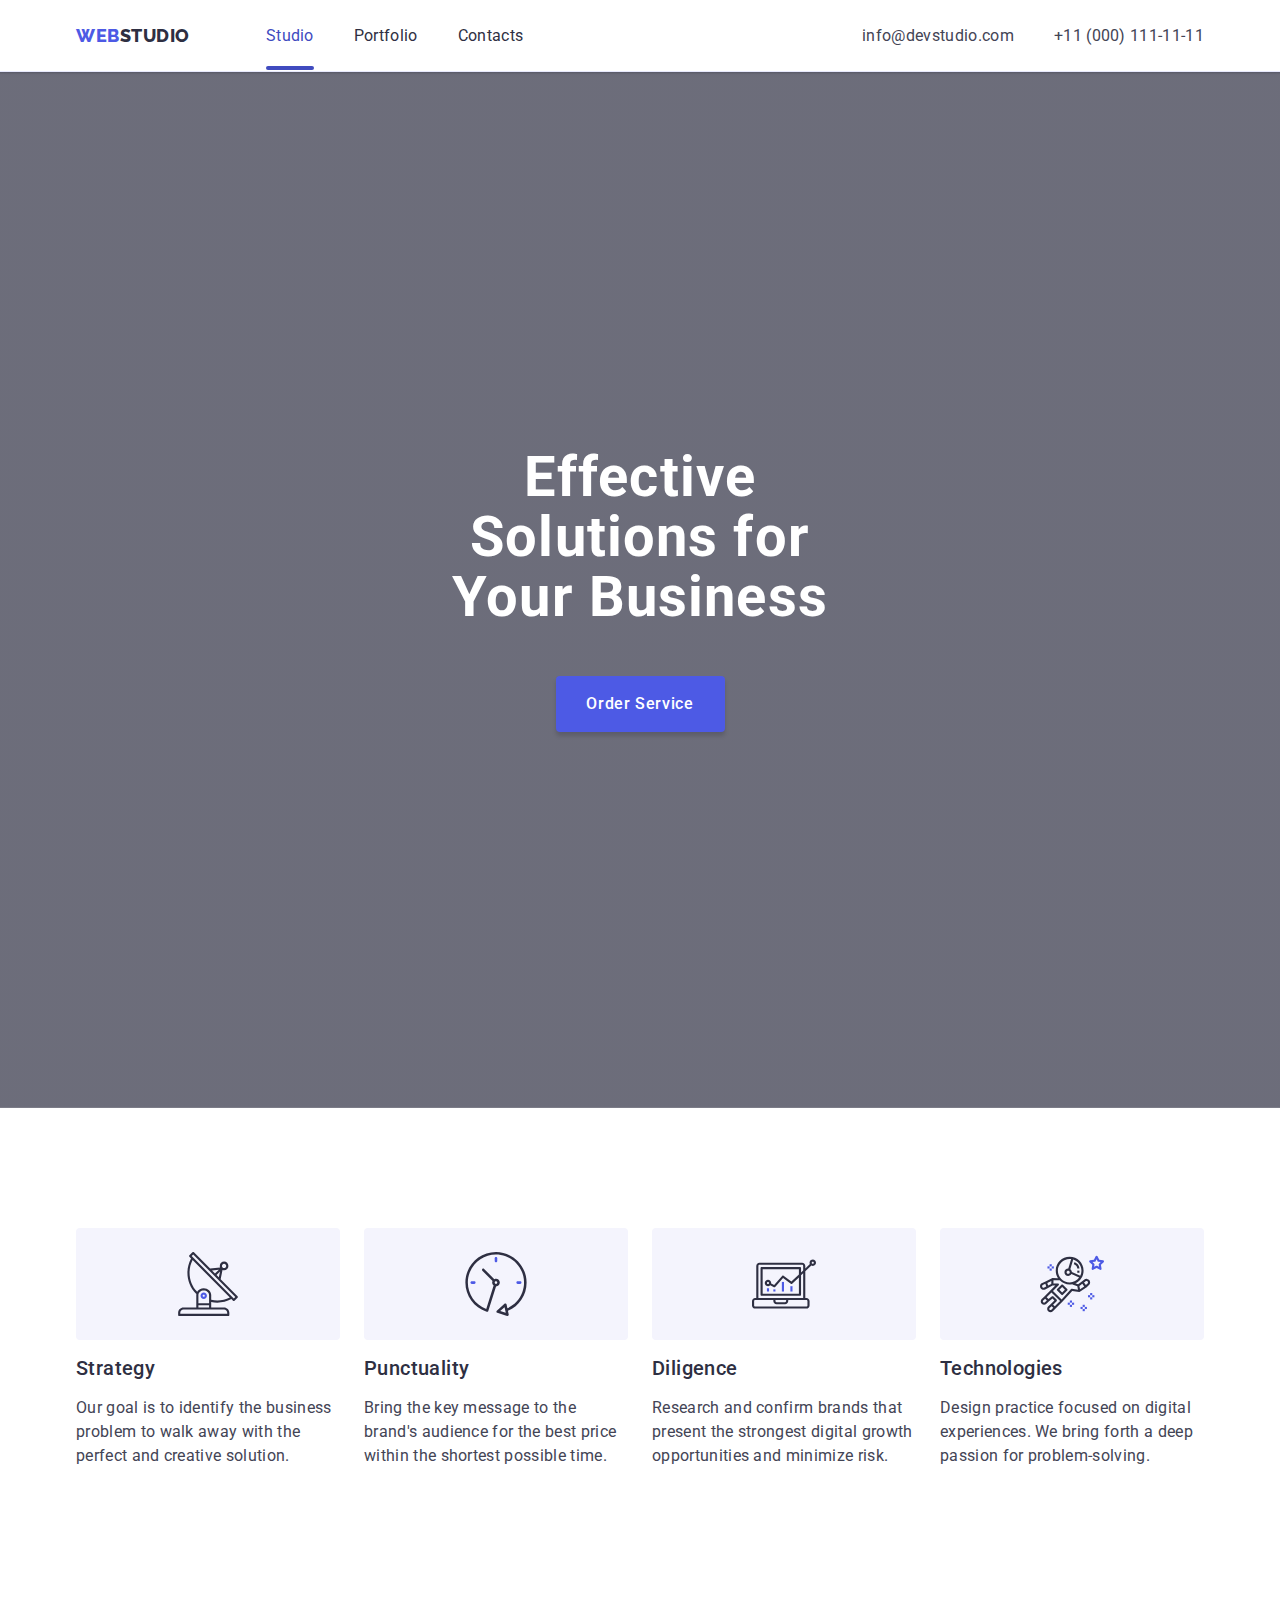
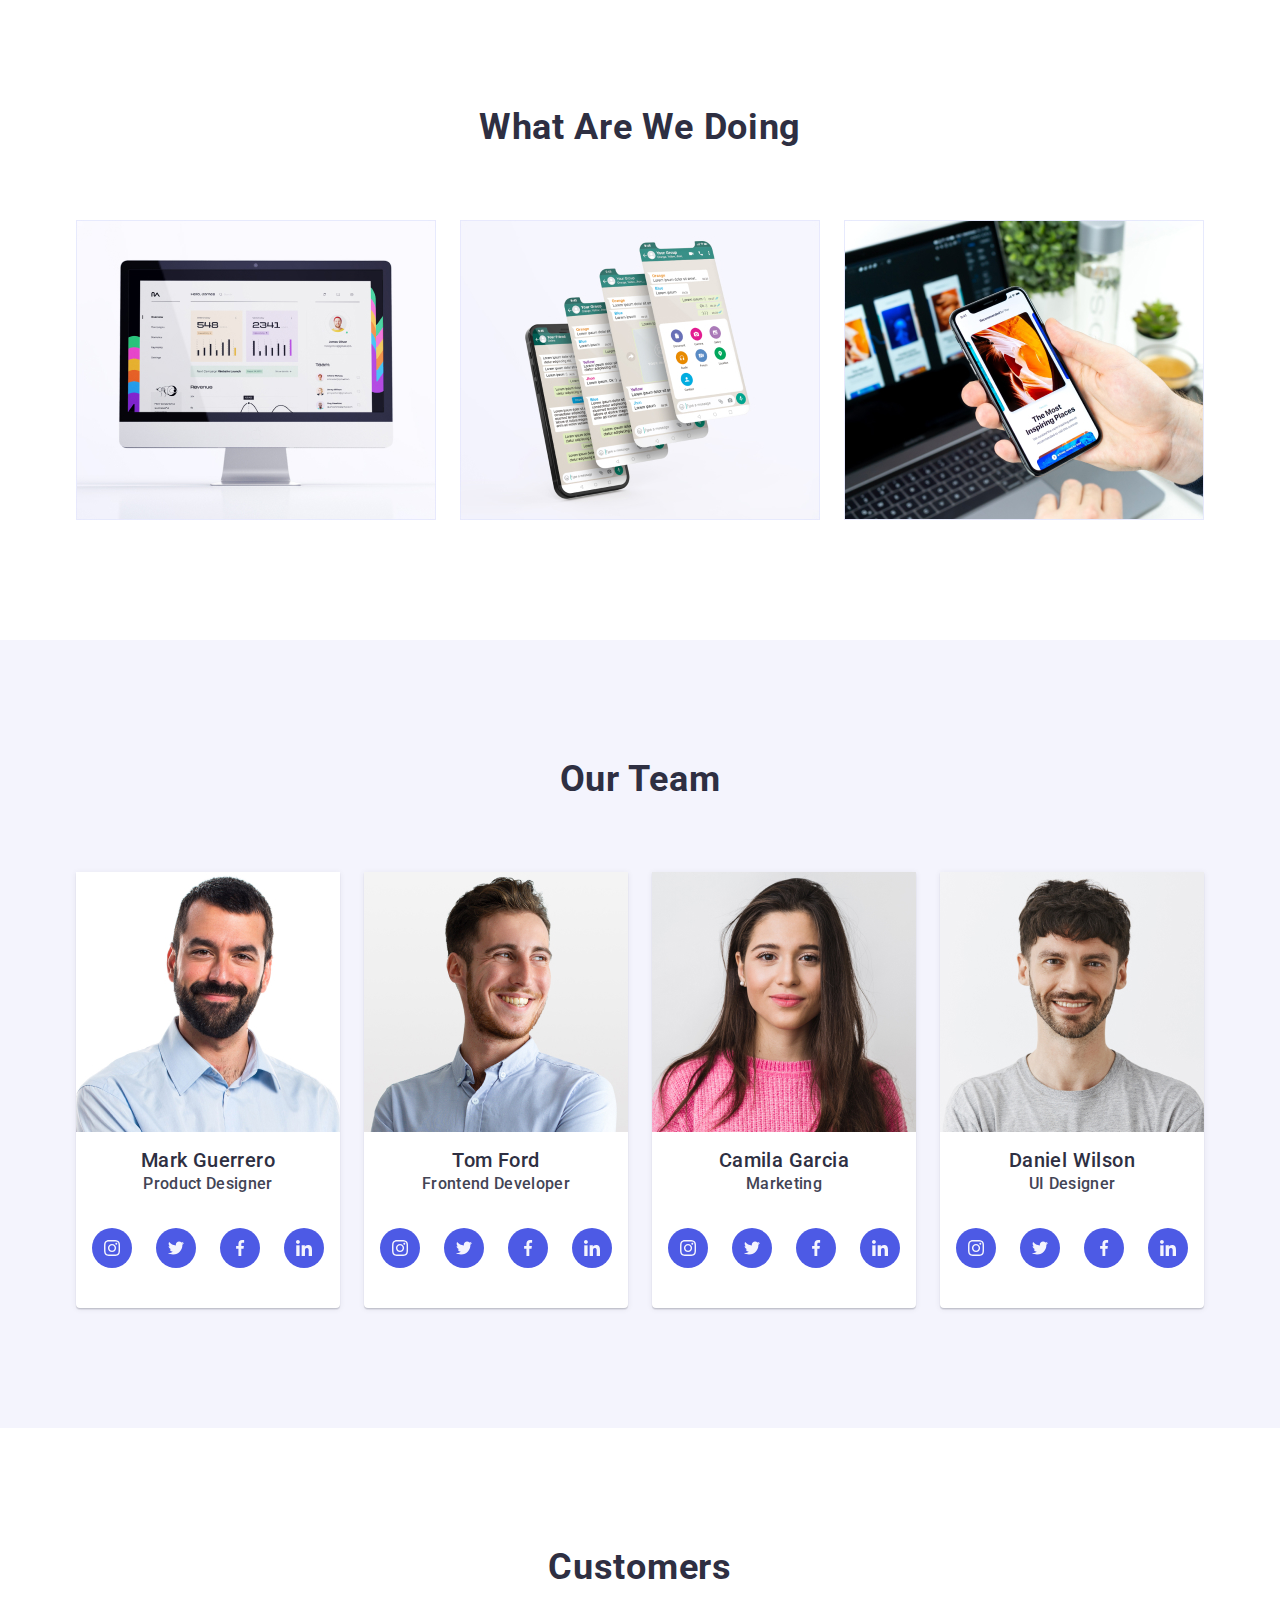
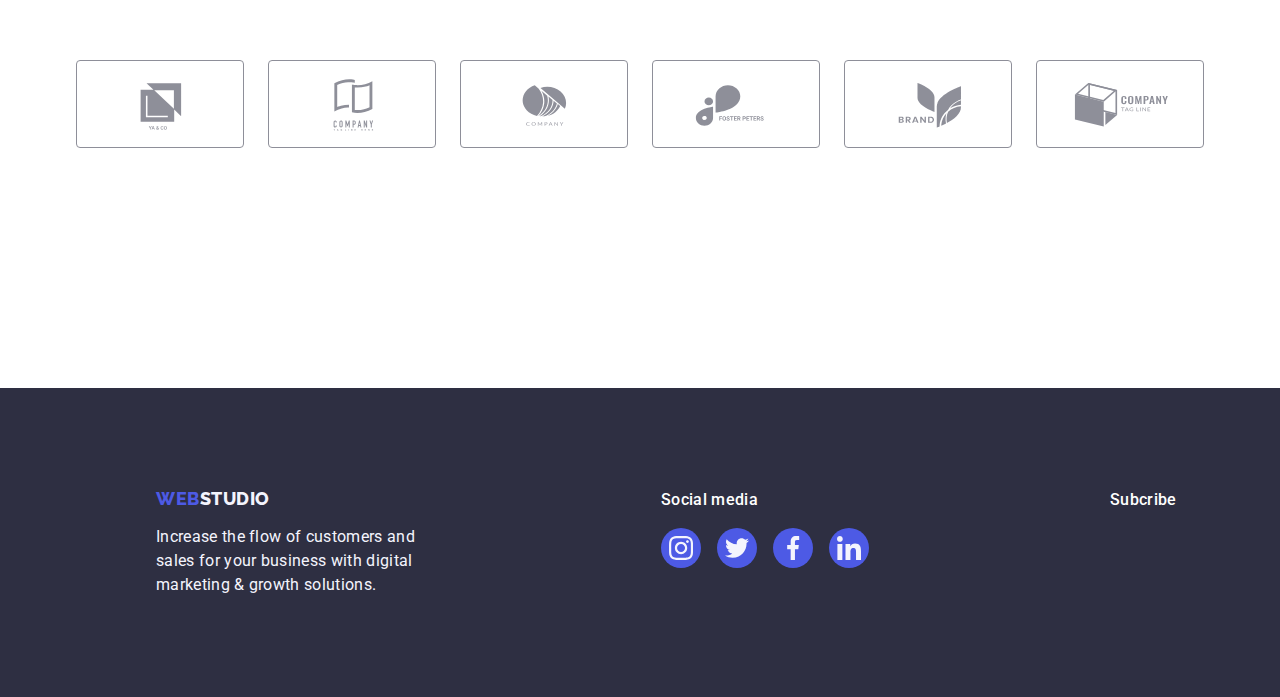
==== commit 83498495: "subscribe section" ====
--- a/index.html
+++ b/index.html
@@ -441,10 +441,27 @@
               </a>
             </li>
           </ul>
-          <div class="footer-subscribe">
-            <p class="title-subscribe">Subcribe</p>
-          </div>
-        </div>
+        </div>
+        <div class="footer-subscribe">
+          <p class="title-subscribe">Subcribe</p>
+        </div>
+        <form class="footer-formular">
+          <label for="user-email" class="footer-label">
+            <input
+              id="user-email"
+              type="email"
+              name="user-email"
+              placeholder="E-mail"
+              class="footer-inp"
+            />
+          </label>
+          <button type="submit" class="subscribe-btn">
+            Subscribe
+            <svg class="subscribe-svg" width="24" height="24">
+              <use href="./images/icons.svg#airplane"></use>
+            </svg>
+          </button>
+        </form>
       </div>
     </footer>
     <div class="modal is-hidden" data-modal>
@@ -454,6 +471,91 @@
             <use href="./images/icons.svg#close"></use>
           </svg>
         </button>
+        <p class="form-paragraf">
+          Leave your contacts and we will call you back
+        </p>
+        <!-- formular -->
+        <form>
+          <!-- name -->
+          <div class="form-section">
+            <label class="box-name" for="user-name">Name</label>
+            <div class="input-box">
+              <input
+                id="user-name"
+                type="text"
+                required
+                class="input-style"
+                name="user-name"
+              />
+              <svg width="18" height="24" class="input-svg">
+                <use href="./images/icons.svg#person-black"></use>
+              </svg>
+            </div>
+          </div>
+          <!-- phone -->
+          <div class="form-section">
+            <label class="box-name" for="user-phone">Phone</label>
+            <div class="input-box">
+              <input
+                id="user-phone"
+                type="text"
+                required
+                class="input-style"
+                name="user-phone"
+              />
+              <svg width="18" height="24" class="input-svg">
+                <use href="./images/icons.svg#phone-black"></use>
+              </svg>
+            </div>
+          </div>
+          <!-- email -->
+          <div class="form-section">
+            <label class="box-name" for="user-mail">Email</label>
+            <div class="input-box">
+              <input
+                id="user-mail"
+                type="text"
+                required
+                class="input-style"
+                name="user-mail"
+              />
+              <svg width="18" height="24" class="input-svg">
+                <use href="./images/icons.svg#email-black"></use>
+              </svg>
+            </div>
+          </div>
+          <!-- comment -->
+          <div class="comment-section">
+            <label for="user-comment" class="box-name">Comment </label>
+            <textarea
+              name="user-comment"
+              id="user-comment"
+              placeholder="Text input"
+              class="comment-text"
+            ></textarea>
+          </div>
+          <!-- private policy -->
+          <div class="p-policy">
+            <input
+              id="user-privacy"
+              type="checkbox"
+              required
+              value="true"
+              name="user-privacy"
+              class="p-input visually-hidden"
+            />
+            <label for="user-privacy" class="label-policy">
+              <span class="span-policy">
+                <svg width="16" height="16" class="checkbox-svg">
+                  <use href="./images/icons.svg#icon-property-click"></use>
+                </svg>
+              </span>
+              I accept the terms and conditions of the
+              <a href="#" class="link-policy">Privacy Policy</a></label
+            >
+          </div>
+          <button class="button-send">Send</button>
+        </form>
       </div>
     </div>
     <script src="./js/modal.js"></script>
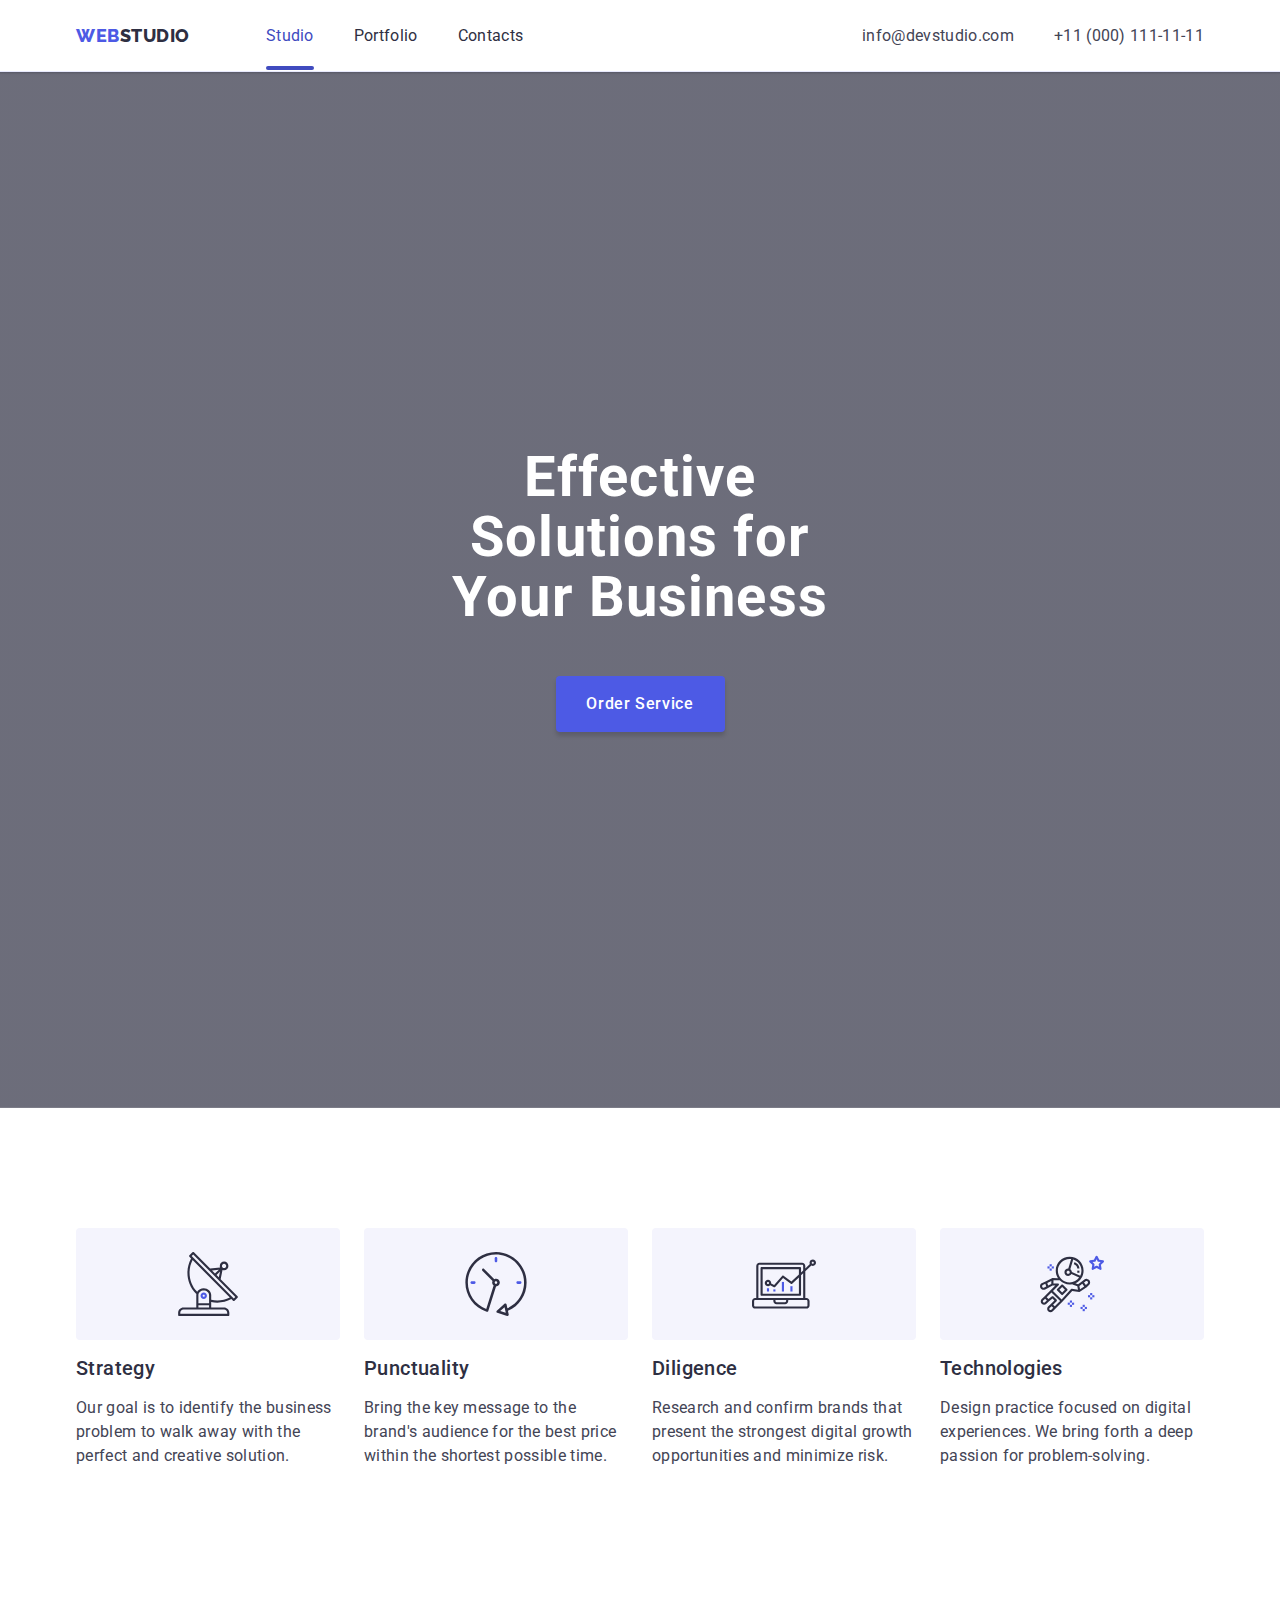
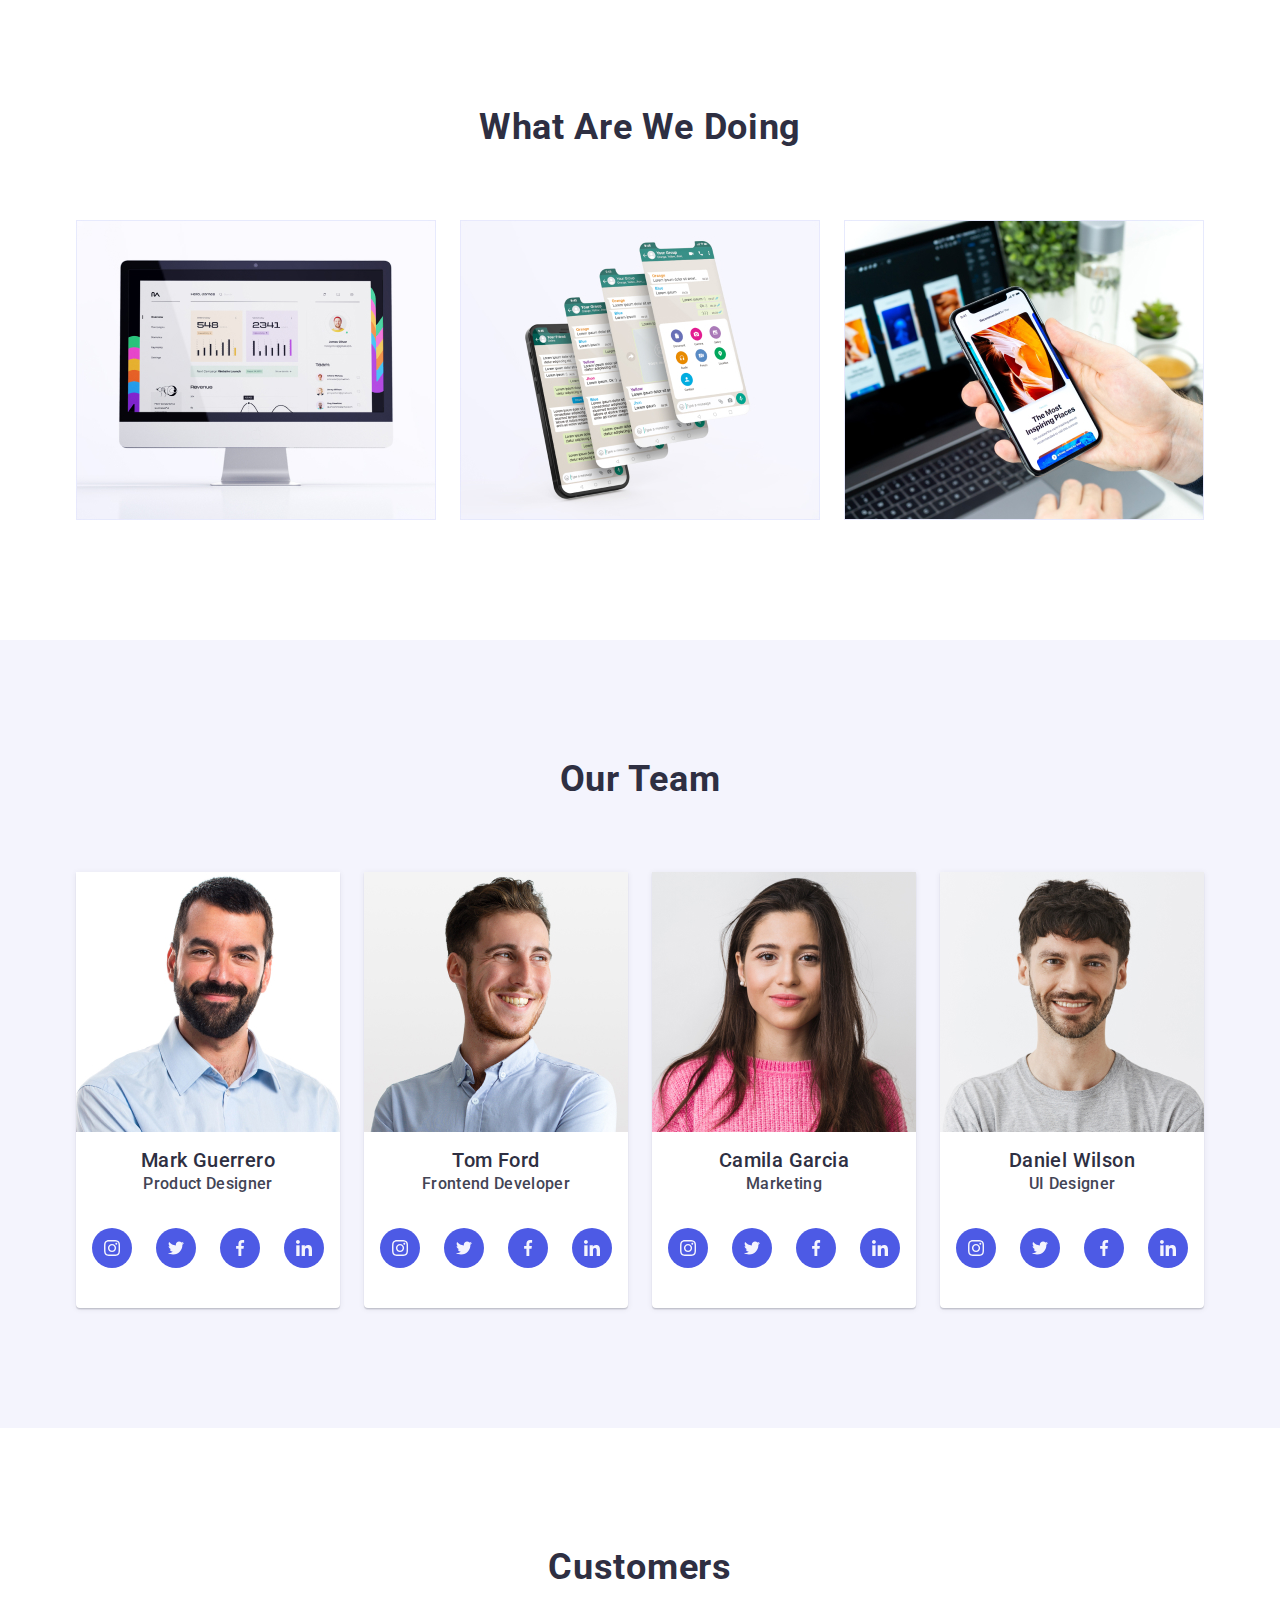
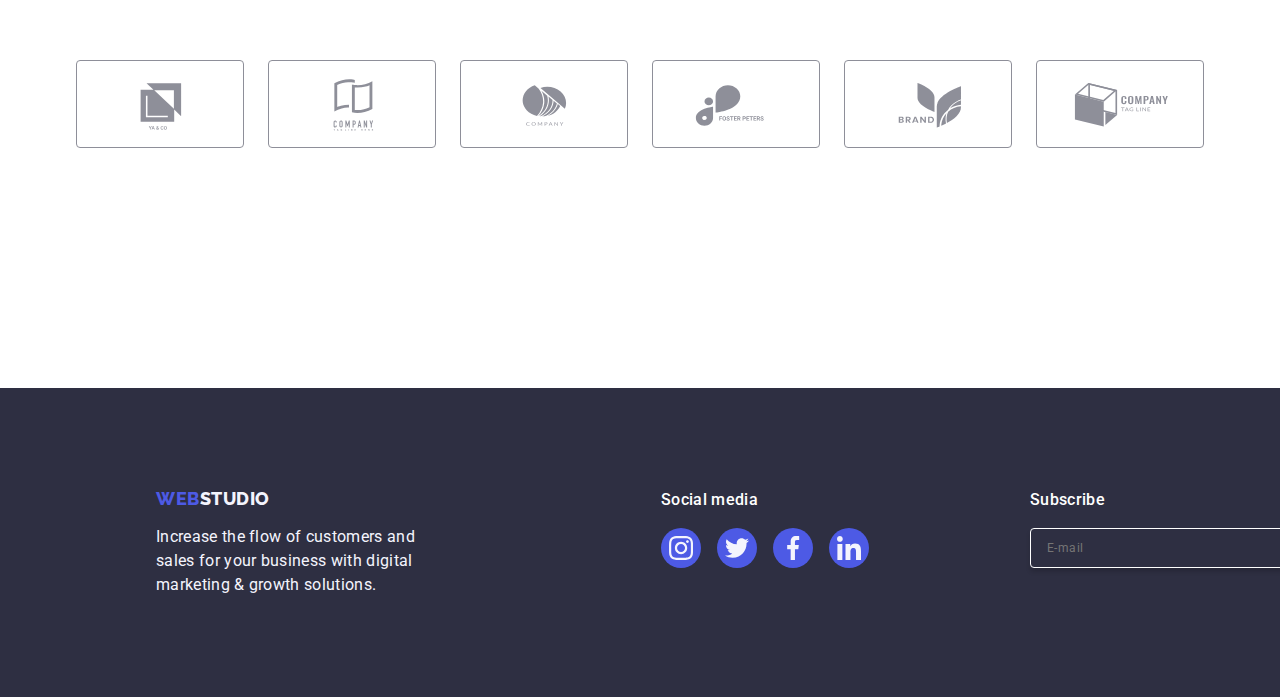
==== commit 16e7dd4f: "label,form,input" ====
--- a/index.html
+++ b/index.html
@@ -443,25 +443,25 @@
           </ul>
         </div>
         <div class="footer-subscribe">
-          <p class="title-subscribe">Subcribe</p>
-        </div>
-        <form class="footer-formular">
-          <label for="user-email" class="footer-label">
-            <input
-              id="user-email"
-              type="email"
-              name="user-email"
-              placeholder="E-mail"
-              class="footer-inp"
-            />
-          </label>
-          <button type="submit" class="subscribe-btn">
-            Subscribe
-            <svg class="subscribe-svg" width="24" height="24">
-              <use href="./images/icons.svg#airplane"></use>
-            </svg>
-          </button>
-        </form>
+          <p class="title-subscribe">Subscribe</p>
+          <form class="footer-formular">
+            <label for="user-email" class="footer-label">
+              <input
+                id="user-email"
+                type="email"
+                name="user-email"
+                placeholder="E-mail"
+                class="footer-inp"
+              />
+            </label>
+            <button type="submit" class="subscribe-btn">
+              Subscribe
+              <svg class="subscribe-svg" width="24" height="24">
+                <use href="./images/icons.svg#airplane"></use>
+              </svg>
+            </button>
+          </form>
+        </div>
       </div>
     </footer>
     <div class="modal is-hidden" data-modal>
--- a/css/styles.css
+++ b/css/styles.css
@@ -669,27 +669,58 @@
   margin-right: 120px;
 }
 
+/*footer-subscribe-formular*/
+
 .footer-subscribe {
-  margin: 0 auto;
-  display: flex;
-  flex-direction: column;
-  justify-content: flex-start;
-  align-items: flex-start;
-  margin-left: 120px;
-  margin-right: 120px;
+  margin-left: 40px;
 }
 
 .title-subscribe {
-  color: var(--WHITE, #fff);
-
-  /* Body Medium */
-  font-family: Roboto;
-  font-size: 16px;
-  font-style: normal;
-  font-weight: 500;
-  line-height: 24px; /* 150% */
-  letter-spacing: 0.32px;
   margin-bottom: 16px;
+  font-weight: 500;
+  font-size: 16px;
+  line-height: 1.5;
+  letter-spacing: 0.02em;
+  color: #ffffff;
+}
+
+.footer-formular {
+  display: flex;
+  gap: 24px;
+}
+.footer-inp {
+  width: 264px;
+  height: 40px;
+  border: 1px solid #ffffff;
+  background-color: transparent;
+  font-size: 12px;
+  line-height: 1.5;
+  letter-spacing: 0.04em;
+  padding-left: 16px;
+  box-shadow: 0px 4px 4px 0px rgba(0, 0, 0, 0.15);
+  border-radius: 4px;
+  color: #ffffff;
+}
+.subscribe-btn {
+  min-width: 165px;
+  height: 40px;
+  display: flex;
+  justify-content: center;
+  align-items: center;
+  font-family: "Roboto", sans-serif;
+  font-size: 16px;
+  font-weight: 500;
+  line-height: 1.5;
+  letter-spacing: 0.04em;
+  color: #ffffff;
+  cursor: pointer;
+  background-color: var(--blue-color);
+  border: none;
+  border-radius: 4px;
+}
+.subscribe-svg {
+  margin-left: 16px;
+  fill: #fff;
 }
 
 .svg {
